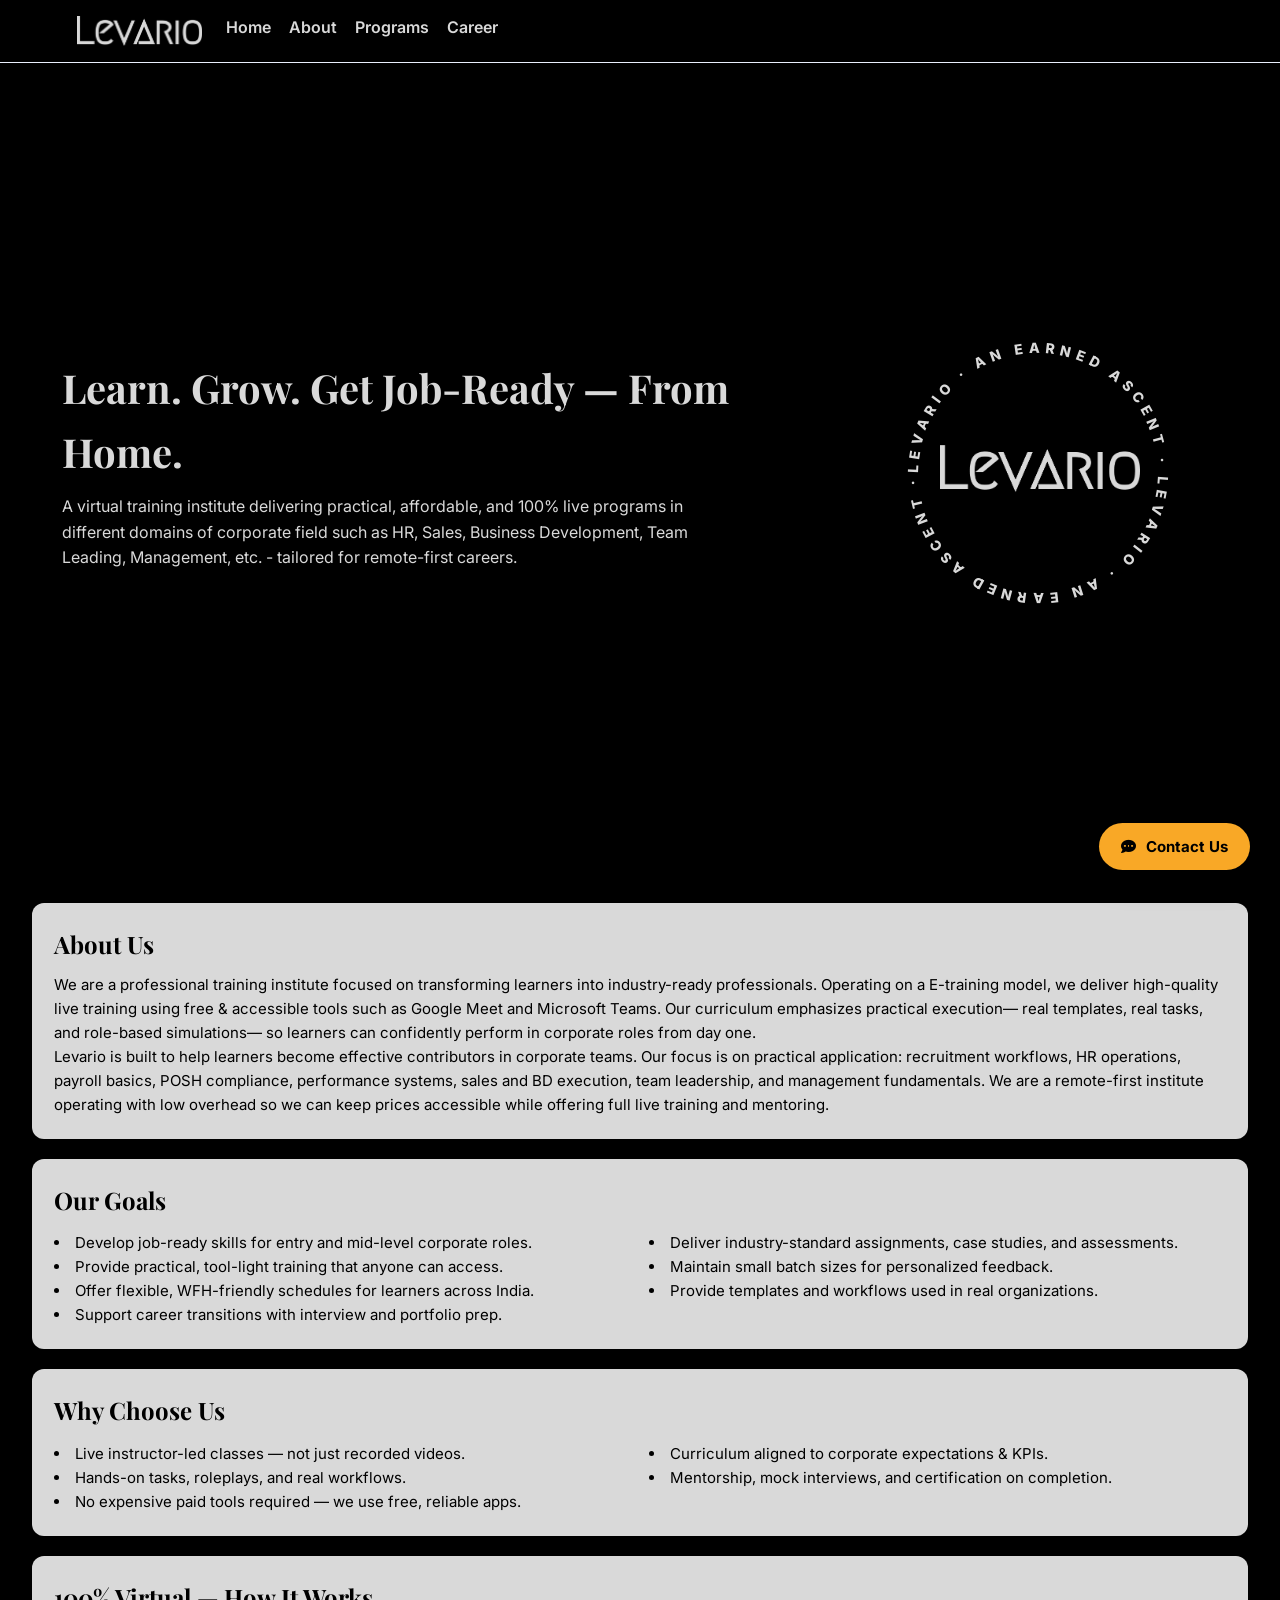
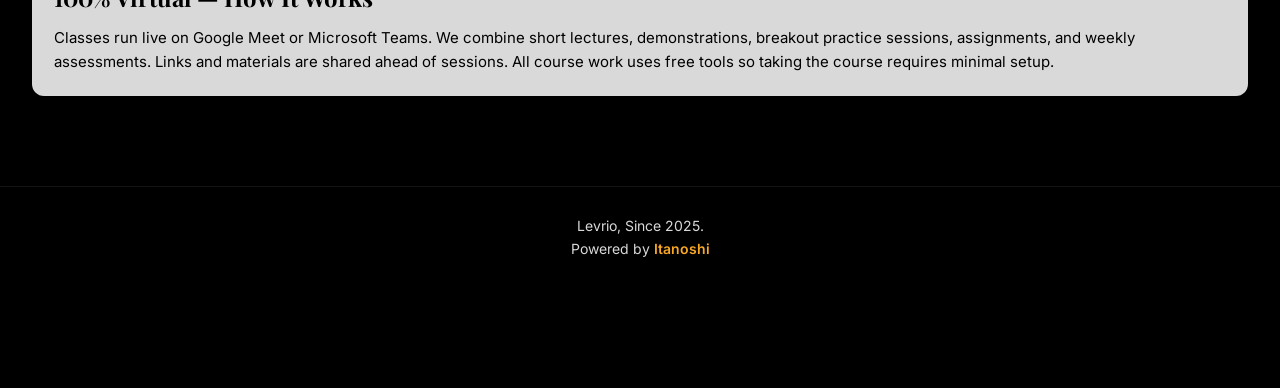
==== index.html @ 3117aa09 "Add files via upload" ====
﻿<!doctype html>
<html lang="en">
<head>
<meta charset="utf-8"/>
<meta name="viewport" content="width=device-width,initial-scale=1"/>
<title>Levario — Home</title>

<!-- Favicon -->
<link rel="icon" type="image/png" sizes="32x32" href="images/favicon.png">


<!-- External CSS -->
<link rel="stylesheet" href="style.css">
<link rel="stylesheet" href="contact-widget.css">

<!-- Google Fonts -->
<link href="https://fonts.googleapis.com/css2?family=Playfair+Display:wght@600;700&family=Inter:wght@300;400;600&display=swap" rel="stylesheet">
<!-- Font Awesome -->
<link
    rel="stylesheet"
    href="https://cdnjs.cloudflare.com/ajax/libs/font-awesome/6.7.2/css/all.min.css">
</head>

<body>

<!-- HEADER -->
<div id="navbar"></div>



<!-- HOME SECTION -->
<section id="home" class="active">

  <div class="hero">
    <div class="hero-left">
      <h1>Learn. Grow. Get Job-Ready — From Home.</h1>
      <p>A virtual training institute delivering practical, affordable, and 100% live programs in different domains of corporate field such as HR, Sales, Business Development, Team Leading, Management, etc. - tailored for remote-first careers.</p>
    </div>


<!-- HERO ROTATING LV LOGO -->
<div class="hero-art">

  <div class="rotating-wrapper">

    <!-- Rotating circular text -->
    <svg viewBox="0 0 300 300" class="rotating-text">
      <defs>
        <path id="circlePath"
          d="M150,150
             m-120,0
             a120,120 0 1,1 240,0
             a120,120 0 1,1 -240,0" />
      </defs>

    <text
      font-size="12"
      letter-spacing="2"
      textLength="750"
      lengthAdjust="spacing"
      >
      <textPath href="#circlePath">
      LEVARIO · AN EARNED ASCENT · LEVARIO · AN EARNED ASCENT · 
      </textPath>
    </text>

    </svg>

    <!-- Center LV image -->
    <img src="images/LV.png" alt="Levario LV" class="lv-image">

  </div>

</div>

  </div>

  <!-- ABOUT HOME -->
  <div class="sub-section" id="home-about">
    <h2>About Us</h2>
    <p>We are a professional training institute focused on transforming learners into industry-ready professionals. Operating on a E-training model, we deliver high-quality live training using free & accessible tools such as Google Meet and Microsoft Teams. Our curriculum emphasizes practical execution— real templates, real tasks, and role-based simulations— so learners can confidently perform in corporate roles from day one.</p>
    <p>Levario is built to help learners become effective contributors in corporate teams. Our focus is on practical application: recruitment workflows, HR operations, payroll basics, POSH compliance, performance systems, sales and BD execution, team leadership, and management fundamentals. We are a remote-first institute operating with low overhead so we can keep prices accessible while offering full live training and mentoring.</p>
  </div>

  <!-- GOALS -->
  <div class="sub-section" id="home-goals">
    <h2>Our Goals</h2>
    <div class="sub-grid">
      <div>
          <li>Develop job-ready skills for entry and mid-level corporate roles.</li>
          <li>Provide practical, tool-light training that anyone can access.</li>
          <li>Offer flexible, WFH-friendly schedules for learners across India.</li>
          <li>Support career transitions with interview and portfolio prep.</li>
        </ul>
      </div>
      <div>
          <li>Deliver industry-standard assignments, case studies, and assessments.</li>
          <li>Maintain small batch sizes for personalized feedback.</li>
          <li>Provide templates and workflows used in real organizations.</li>
        </ul>
      </div>
    </div>
  </div>

  <!-- WHY CHOOSE US -->
  <div class="sub-section" id="home-why">
    <h2>Why Choose Us</h2>
    <div class="sub-grid">
      <div>
          <li>Live instructor-led classes — not just recorded videos.</li>
          <li>Hands-on tasks, roleplays, and real workflows.</li>
          <li>No expensive paid tools required — we use free, reliable apps.</li>
        </ul>
      </div>
      <div>
          <li>Curriculum aligned to corporate expectations & KPIs.</li>
          <li>Mentorship, mock interviews, and certification on completion.</li>
        </ul>
      </div>
    </div>
  </div>

  <!-- TRAINING STYLE -->
  <div class="sub-section" id="home-style">
    <h2>100% Virtual — How It Works</h2>
    <p>Classes run live on Google Meet or Microsoft Teams. We combine short lectures, demonstrations, breakout practice sessions, assignments, and weekly assessments. Links and materials are shared ahead of sessions. All course work uses free tools so taking the course requires minimal setup.</p>
  </div>

      <!-- ==================================================
        CONTACT WIDGET
    ================================================== -->

    <div id="contact-widget"></div>

</section>


<!-- JS -->
<script src="script.js"></script>
<script src="contact-widget.js"></script>

<div id="footer"></div>

</body>
</html>
---- style.css ----
��/ *   - - - - - - - - - - - - - - - - - - - - - - - - - - - - - - - - - - - - - - - - - - - - - - - - - -  
       R O O T   V A R I A B L E S   &   G L O B A L   B A S E  
 - - - - - - - - - - - - - - - - - - - - - - - - - - - - - - - - - - - - - - - - - - - - - - - - - -   * /  
 : r o o t {  
     - - b g : # 0 0 0 ;    
     - - a c c e n t : # f 9 a 8 2 6 ;    
     - - m u t e d : # 5 5 6 ;    
     - - s h a d o w : 0   8 p x   2 4 p x   r g b a ( 0 , 0 , 0 , 0 . 0 8 ) ;    
 }  
  
  
 / *   G e n e r a l   r e s e t   +   l a y o u t   * /  
 * {  
     b o x - s i z i n g : b o r d e r - b o x ;  
     m a r g i n : 0 ;  
     p a d d i n g : 0 ;  
     f o n t - f a m i l y : ' I n t e r ' , s y s t e m - u i ;  
 }  
  
  
 b o d y {  
     b a c k g r o u n d : v a r ( - - b g ) ;  
     c o l o r : # 0 0 0 ;  
     o v e r f l o w - x : h i d d e n ;  
     l i n e - h e i g h t : 1 . 6 ;  
     p a d d i n g - b o t t o m : 1 0 0 p x ;  
 }  
  
 h 1 ,   h 2 ,   h 3   {  
         f o n t - f a m i l y :   " P l a y f a i r   D i s p l a y " ,   s e r i f ;  
         m a r g i n :   0 ;  
 }  
  
  
 # c a r e e r {  
         d i s p l a y : b l o c k ;  
         p a d d i n g : 4 0 p x   2 0 p x   1 0 p x ;  
         m a x - w i d t h : 9 0 0 p x ;  
         m a r g i n : a u t o ;  
 }  
  
 / *   - - - - - - - - - - - - - - - - - - - - - - - - - - - - - - - - - - - - - - - - - - - - - - - - - -  
       H E A D E R   &   N A V I G A T I O N  
 - - - - - - - - - - - - - - - - - - - - - - - - - - - - - - - - - - - - - - - - - - - - - - - - - -   * /  
  
  
 / *   H e a d e r   F l e x   L a y o u t   * /  
 h e a d e r   {  
     d i s p l a y :   f l e x ;  
     a l i g n - i t e m s :   c e n t e r ;  
     p a d d i n g :   1 5 p x   6 % ;  
     b o x - s h a d o w :   v a r ( - - s h a d o w ) ;  
     p o s i t i o n :   s t i c k y ;  
     t o p :   0 ;  
     z - i n d e x :   1 2 0 ;  
     b o r d e r - b o t t o m :   1 p x   s o l i d   # e 9 e e f c ;  
     g a p :   2 4 p x ;  
 }  
  
 / *   L E F T :   L o g o   * /  
 . h e a d e r - l e f t   {  
     d i s p l a y :   f l e x ;  
     a l i g n - i t e m s :   c e n t e r ;  
 }  
  
 / *   C E N T E R :   N a v   * /  
 . h e a d e r - c e n t e r   {  
     d i s p l a y :   f l e x ;  
     a l i g n - i t e m s :   c e n t e r ;  
     g a p :   1 8 p x ;  
     f l e x - s h r i n k :   1 ;               / *   a l l o w   n a v   t o   s h r i n k   i f   n e e d e d   * /  
     o v e r f l o w - x :   a u t o ;           / *   s c r o l l   h o r i z o n t a l l y   i f   t o o   m a n y   l i n k s   * /  
     s c r o l l b a r - w i d t h :   n o n e ;   / *   h i d e   s c r o l l b a r   i n   F i r e f o x   * /  
 }  
 . h e a d e r - c e n t e r : : - w e b k i t - s c r o l l b a r   {  
     d i s p l a y :   n o n e ;   / *   h i d e   s c r o l l b a r   i n   C h r o m e / S a f a r i   * /  
 }  
  
 / *   N a v   l i n k s   * /  
 . h e a d e r - c e n t e r   a   {  
     c o l o r :   # D 9 D 9 D 9 ;  
     t e x t - d e c o r a t i o n :   n o n e ;  
     f o n t - w e i g h t :   6 0 0 ;  
     p o s i t i o n :   r e l a t i v e ;  
     w h i t e - s p a c e :   n o w r a p ;  
     p a d d i n g - b o t t o m :   6 p x ;  
 }  
  
 . h e a d e r - c e n t e r   a : h o v e r ,  
 . h e a d e r - c e n t e r   a . a c t i v e   {  
     c o l o r :   # D 9 D 9 D 9 ;  
 }  
  
 . h e a d e r - c e n t e r   a : : a f t e r   {  
     c o n t e n t :   " " ;  
     p o s i t i o n :   a b s o l u t e ;  
     l e f t :   0 ;  
     b o t t o m :   0 ;  
     w i d t h :   0 ;  
     h e i g h t :   3 p x ;  
     b a c k g r o u n d :   # D 9 D 9 D 9 ;  
     t r a n s i t i o n :   w i d t h   0 . 2 5 s   e a s e ;  
     b o r d e r - r a d i u s :   3 p x ;  
 }  
  
 . h e a d e r - c e n t e r   a : h o v e r : : a f t e r ,  
 . h e a d e r - c e n t e r   a . a c t i v e : : a f t e r   {  
     w i d t h :   1 0 0 % ;  
 }  
  
  
 / *   L o g o   h e i g h t   * /  
 . l o g o   {  
     h e i g h t :   3 0 p x ;  
     w i d t h :   a u t o ;  
     d i s p l a y :   b l o c k ;  
     c u r s o r :   p o i n t e r ;  
 }  
  
 / *   = = = = = = = = = = = = = = = = = = = = = = = = = = = = = = = = = = = = = = = = = = = = = = = = = =  
       H E R O  
 = = = = = = = = = = = = = = = = = = = = = = = = = = = = = = = = = = = = = = = = = = = = = = = = = =   * /  
  
 . h e r o {  
  
         m i n - h e i g h t : c a l c ( 1 0 0 v h   -   8 0 p x ) ;  
  
         d i s p l a y : f l e x ;  
  
         a l i g n - i t e m s : c e n t e r ;  
  
         j u s t i f y - c o n t e n t : s p a c e - b e t w e e n ;  
  
         g a p : 3 0 p x ;  
  
         f l e x - w r a p : w r a p ;  
  
         b a c k g r o u n d : # 0 0 0 ;  
  
         p a d d i n g : 4 0 p x   3 0 p x ;  
  
         b o r d e r - r a d i u s : 1 4 p x ;  
  
 }  
  
 . h e r o - l e f t {  
  
         f l e x : 1 ;  
  
         m i n - w i d t h : 3 2 0 p x ;  
  
 }  
  
 . h e r o   h 1 {  
  
         f o n t - s i z e : 4 0 p x ;  
  
         c o l o r : # D 9 D 9 D 9 ;  
  
         m a r g i n - b o t t o m : 1 0 p x ;  
  
 }  
  
 . h e r o   p {  
  
         c o l o r : # D 9 D 9 D 9 ;  
  
         m a x - w i d t h : 6 4 0 p x ;  
  
         f o n t - s i z e : 1 6 p x ;  
  
         m a r g i n - b o t t o m : 1 8 p x ;  
  
 }  
  
  
  
 / *   S u b s e c t i o n   c a r d s   * /  
 . s u b - s e c t i o n {  
     b a c k g r o u n d : # d 9 d 9 d 9 ;  
     p a d d i n g : 2 2 p x ;  
     b o r d e r - r a d i u s : 1 2 p x ;  
     b o x - s h a d o w : v a r ( - - s h a d o w ) ;  
     m a r g i n - t o p : 2 0 p x ;  
 }  
 . s u b - s e c t i o n   h 2 { c o l o r : # 0 0 0 ; m a r g i n - b o t t o m : 1 0 p x }  
 . s u b - s e c t i o n   p ,   . s u b - s e c t i o n   l i { c o l o r : # 0 0 0 ; f o n t - s i z e : 1 5 p x }  
 . s u b - g r i d {  
     d i s p l a y : g r i d ;  
     g a p : 1 8 p x ;  
     g r i d - t e m p l a t e - c o l u m n s : r e p e a t ( a u t o - f i t , m i n m a x ( 2 6 0 p x , 1 f r ) ) ;  
     a l i g n - i t e m s : s t a r t ;  
     m a r g i n - t o p : 1 2 p x ;  
 }  
  
 / *   L i s t s   i n s i d e   s u b s e c t i o n   c a r d s   * /  
 . s u b - s e c t i o n   u l {  
         l i s t - s t y l e :   d i s c ;  
         p a d d i n g - l e f t :   1 8 p x ;  
 }  
  
 / *   - - - - - - - - - - - - - - - - - - - - - - - - - - - - - - - - - - - - - - - - -  
     C A R E E R  
 - - - - - - - - - - - - - - - - - - - - - - - - - - - - - - - - - - - - - - - - -   * /  
  
 # c a r e e r   . c a r e e r - t i t l e   {  
     c o l o r :   # D 9 D 9 D 9 ;              
     t e x t - a l i g n :   c e n t e r ;  
     f o n t - s i z e :   2 8 p x ;          
     m a r g i n - b o t t o m :   2 6 p x ;  
 }  
  
 . j o b - l i s t {  
         d i s p l a y : f l e x ;  
         f l e x - d i r e c t i o n : c o l u m n ;  
         g a p : 1 6 p x ;  
         m a r g i n - t o p : 1 6 p x ;  
 }  
  
 . j o b - c a r d {  
         p a d d i n g : 1 8 p x ;  
         b o r d e r : 1 p x   s o l i d   # d d d ;  
         b o r d e r - r a d i u s : 1 2 p x ;  
         b a c k g r o u n d : # D 9 D 9 D 9 ;  
         b o x - s h a d o w :  
         0   4 p x   1 0 p x   r g b a ( 0 , 0 , 0 , . 0 5 ) ;  
 }  
  
 . j o b - t i t l e {  
         m a r g i n : 0   0   6 p x ;  
 }  
  
 . j o b - m e t a {  
         c o l o r : v a r ( - - m u t e d ) ;  
         m a r g i n : 0   0   1 0 p x ;  
 }  
  
 . j o b - d e s c r i p t i o n {  
         m a r g i n : 0   0   1 4 p x ;  
 }  
  
 / *   = = = = = = = = = = = = = = = = = = = = = = = = = = = = = = = = = = = = = = = = = = = = = = = = = =  
       A P P L Y   B U T T O N  
 = = = = = = = = = = = = = = = = = = = = = = = = = = = = = = = = = = = = = = = = = = = = = = = = = =   * /  
  
 . a p p l y - b t n {  
  
         d i s p l a y : i n l i n e - f l e x ;  
  
         a l i g n - i t e m s : c e n t e r ;  
  
         j u s t i f y - c o n t e n t : c e n t e r ;  
  
         p a d d i n g : 1 0 p x   1 8 p x ;  
  
         b o r d e r : n o n e ;  
  
         b o r d e r - r a d i u s : 9 9 9 p x ;  
  
         b a c k g r o u n d : v a r ( - - a c c e n t ) ;  
  
         c o l o r : # 0 0 0 ;  
  
         f o n t - s i z e : 1 4 p x ;  
  
         f o n t - w e i g h t : 6 0 0 ;  
  
         t e x t - d e c o r a t i o n : n o n e ;  
  
         c u r s o r : p o i n t e r ;  
  
         b o x - s h a d o w : 0   6 p x   1 8 p x   r g b a ( 0 , 0 , 0 , . 1 8 ) ;  
  
         t r a n s i t i o n : . 2 5 s ;  
  
 }  
  
 . a p p l y - b t n : h o v e r {  
  
         t r a n s f o r m : t r a n s l a t e Y ( - 2 p x ) ;  
  
 }  
  
  
 / *   - - - - - - - - - - - - - - - - - - - - - - - - - - - - - - - - - - - - - - - - -  
       H E R O   R O T A T I N G   L V   L O G O  
 - - - - - - - - - - - - - - - - - - - - - - - - - - - - - - - - - - - - - - - - -   * /  
 . h e r o - a r t {  
     f l e x : 0   0   3 6 0 p x ;  
     d i s p l a y : f l e x ;  
     a l i g n - i t e m s : c e n t e r ;  
     j u s t i f y - c o n t e n t : c e n t e r ;  
     p o s i t i o n : r e l a t i v e ;  
 }  
  
  
 / *   W r a p p e r   t o   s t a c k   S V G   +   i m a g e   * /  
 . r o t a t i n g - w r a p p e r {  
     p o s i t i o n : r e l a t i v e ;  
     w i d t h : 3 0 0 p x ;  
     h e i g h t : 3 0 0 p x ;  
 }  
  
 / *   C e n t e r   i m a g e   * /  
 . l v - i m a g e {  
     p o s i t i o n : a b s o l u t e ;  
     t o p : 5 2 % ;  
     l e f t : 4 8 % ;  
  
     / *   =�G�  m a n u a l   v i s u a l   c o r r e c t i o n   * /  
     t r a n s f o r m : t r a n s l a t e ( - 5 0 % ,   - 5 0 % )   t r a n s l a t e ( 8 p x ,   - 1 0 p x ) ;  
  
     w i d t h : 2 0 0 p x ;  
     h e i g h t : a u t o ;  
     z - i n d e x : 2 ;  
 }  
  
  
 / *   S V G   r o t a t i n g   t e x t   * /  
 . r o t a t i n g - t e x t {  
     w i d t h : 3 0 0 p x ;  
     h e i g h t : 3 0 0 p x ;  
     a n i m a t i o n :   r o t a t e   1 8 s   l i n e a r   i n f i n i t e ;  
     t r a n s f o r m - o r i g i n : 5 0 %   5 0 % ;  
 }  
  
 / *   T e x t   s t y l e   * /  
 . r o t a t i n g - t e x t   t e x t {  
     f o n t - s i z e : 1 4 p x ;  
     f o n t - w e i g h t : 8 0 0 ;  
     l e t t e r - s p a c i n g : 3 p x ;  
     f i l l : # D 9 D 9 D 9 ;  
     t e x t - t r a n s f o r m : u p p e r c a s e ;  
 }  
  
 @ k e y f r a m e s   r o t a t e {  
     f r o m {   t r a n s f o r m : r o t a t e ( 0 d e g ) ;   }  
     t o {   t r a n s f o r m : r o t a t e ( 3 6 0 d e g ) ;   }  
 }  
  
  
  
 / *   = = = = = = = = = = = = = = = = = = = = = = = = = = = = = = = = = = = = = = = = =  
       C L E A N   M O B I L E   N A V      S I N G L E   B R E A K P O I N T  
 = = = = = = = = = = = = = = = = = = = = = = = = = = = = = = = = = = = = = = = = =   * /  
  
 / *   H i d e   h a m b u r g e r   b y   d e f a u l t   ( d e s k t o p )   * /  
 . h a m b u r g e r   {  
     d i s p l a y :   n o n e ;  
     f l e x - d i r e c t i o n :   c o l u m n ;  
     g a p :   5 p x ;  
     c u r s o r :   p o i n t e r ;  
 }  
  
 / *   H a m b u r g e r   b a r s   * /  
 . h a m b u r g e r   s p a n   {  
     w i d t h :   2 6 p x ;  
     h e i g h t :   3 p x ;  
     b a c k g r o u n d :   # D 9 D 9 D 9 ;  
     b o r d e r - r a d i u s :   2 p x ;  
 }  
  
 / *   M o b i l e   n a v   d r a w e r   ( h i d d e n   b y   d e f a u l t )   * /  
 . m o b i l e - n a v   {  
     p o s i t i o n :   f i x e d ;  
     t o p :   6 4 p x ;  
     r i g h t :   - 1 0 0 % ;  
     w i d t h :   2 6 0 p x ;  
     h e i g h t :   c a l c ( 1 0 0 v h   -   6 4 p x ) ;  
  
     p a d d i n g :   2 4 p x   1 8 p x ;  
  
     d i s p l a y :   f l e x ;  
     f l e x - d i r e c t i o n :   c o l u m n ;  
     g a p :   1 6 p x ;  
  
     b a c k g r o u n d :   r g b a ( 2 0 ,   2 0 ,   2 0 ,   0 . 9 2 ) ;  
     b a c k d r o p - f i l t e r :   b l u r ( 1 2 p x ) ;  
     - w e b k i t - b a c k d r o p - f i l t e r :   b l u r ( 1 2 p x ) ;  
  
     b o r d e r - l e f t :   1 p x   s o l i d   r g b a ( 2 5 5 ,   2 5 5 ,   2 5 5 ,   0 . 0 8 ) ;  
  
     b o x - s h a d o w :   - 8 p x   0   2 4 p x   r g b a ( 0 ,   0 ,   0 ,   0 . 3 5 ) ;  
  
     t r a n s i t i o n :   r i g h t   0 . 3 s   e a s e ;  
     z - i n d e x :   9 9 9 ;  
 }  
  
 / *   M o b i l e   n a v   l i n k s   * /  
 . m o b i l e - n a v   a   {  
     c o l o r :   # f f f f f f ;  
     t e x t - d e c o r a t i o n :   n o n e ;  
     f o n t - s i z e :   1 6 p x ;  
     f o n t - w e i g h t :   6 0 0 ;  
 }  
  
 / *   O p e n   s t a t e   * /  
 . m o b i l e - n a v . o p e n   {  
     r i g h t :   0 ;  
 }  
  
  
 / *   = = = = = = = = = = = = = = = = = = = = = = = = = = = = = = = = = = = = = = = = =  
       M O B I L E   N A V      A C T I V E   &   H O V E R   U N D E R L I N E  
 = = = = = = = = = = = = = = = = = = = = = = = = = = = = = = = = = = = = = = = = =   * /  
  
  
 / * M o b i l e   n a v   l i n k s   ( a n c h o r ) * /  
 . m o b i l e - n a v   a   {  
     d i s p l a y :   b l o c k ;                         / *   A n c h o r   p o o r i   r o w   l e      e a s y   t a p   o n   m o b i l e   * /  
     p a d d i n g :   1 0 p x   0 ;                       / *   V e r t i c a l   s p a c i n g   b e t w e e n   m e n u   i t e m s   * /  
 }  
  
  
 / * T e x t   w r a p p e r   i n s i d e   a n c h o r * /  
 . m o b i l e - n a v   a   s p a n   {  
     p o s i t i o n :   r e l a t i v e ;                  
     d i s p l a y :   i n l i n e - b l o c k ;            
                                                                  
 }  
  
  
 / * U n d e r l i n e   ( p s e u d o - e l e m e n t ) * /  
 . m o b i l e - n a v   a   s p a n : : a f t e r   {  
     c o n t e n t :   " " ;                                
     p o s i t i o n :   a b s o l u t e ;                 / *   S p a n   k e   r e l a t i v e   p o s i t i o n   * /  
     l e f t :   0 ;                                       / *   T e x t   k e   s t a r t   s e   * /  
     b o t t o m :   - 6 p x ;                             / *   T e x t   k e   t h o d a   n e e c h e   u n d e r l i n e   * /  
  
     w i d t h :   1 0 0 % ;                               / *   S p a n   k i   w i d t h   =   t e x t   k i   w i d t h   * /  
     h e i g h t :   3 p x ;                               / *   U n d e r l i n e   t h i c k n e s s   * /  
     b a c k g r o u n d : v a r ( - - a c c e n t ) ;        
     b o r d e r - r a d i u s :   3 p x ;                 / *   S m o o t h   r o u n d e d   e d g e s   * /  
  
     t r a n s f o r m :   s c a l e X ( 0 ) ;             / *   B y   d e f a u l t   h i d d e n   * /  
     t r a n s f o r m - o r i g i n :   l e f t ;         / *   A n i m a t i o n   l e f t   s e   s t a r t   h o g i   * /  
     t r a n s i t i o n :   t r a n s f o r m   0 . 2 5 s   e a s e ;   / *   S m o o t h   a n i m a t i o n   * /  
 }  
  
  
 / * H o v e r   s t a t e   ( m o u s e   /   t o u c h   h i g h l i g h t ) * /  
 . m o b i l e - n a v   a : h o v e r   s p a n : : a f t e r   {  
     t r a n s f o r m :   s c a l e X ( 1 ) ;             / *   U n d e r l i n e   v i s i b l e   h o   j a a t i   h a i   * /  
 }  
  
  
 / * A c t i v e   p a g e   u n d e r l i n e   ( c u r r e n t   p a g e ) * /  
 . m o b i l e - n a v   a . a c t i v e   s p a n : : a f t e r   {  
     t r a n s f o r m :   s c a l e X ( 1 ) ;             / *   A c t i v e   p a g e   p a r   u n d e r l i n e   h a m e s h a   v i s i b l e   * /  
 }  
  
  
 / *   = = = = = = = = = = = = = = = = = = = = = = = = = = = = = = = = = = = = = = = = = = = = = = = = = =  
       F O O T E R  
 = = = = = = = = = = = = = = = = = = = = = = = = = = = = = = = = = = = = = = = = = = = = = = = = = =   * /  
  
 . s i t e - f o o t e r {  
  
         m a r g i n - t o p : 8 0 p x ;  
  
         p a d d i n g : 2 8 p x   2 0 p x ;  
  
         t e x t - a l i g n : c e n t e r ;  
  
         b o r d e r - t o p : 1 p x   s o l i d   r g b a ( 2 5 5 , 2 5 5 , 2 5 5 , . 0 8 ) ;  
  
 }  
  
 . s i t e - f o o t e r   p {  
  
         c o l o r : # D 9 D 9 D 9 ;  
  
         f o n t - s i z e : 1 4 p x ;  
  
 }  
  
 . s i t e - f o o t e r   a {  
  
         c o l o r : v a r ( - - a c c e n t ) ;  
  
         t e x t - d e c o r a t i o n : n o n e ;  
  
         f o n t - w e i g h t : 6 0 0 ;  
  
 }  
  
 . s i t e - f o o t e r   a : h o v e r {  
  
         t e x t - d e c o r a t i o n : u n d e r l i n e ;  
  
 }  
  
 / *   = = = = = = = = = = = = = = = = = = = = = = = = = = = = = = = = = = = = = = = = = = = = = = = = = =  
       P A G E   C O N T A I N E R S  
 = = = = = = = = = = = = = = = = = = = = = = = = = = = = = = = = = = = = = = = = = = = = = = = = = =   * /  
  
 # h o m e ,  
 # a b o u t ,  
 . p r o g r a m s - p a g e   {  
  
         m a x - w i d t h :   1 6 0 0 p x ;  
         m a r g i n :   0   a u t o ;  
         p a d d i n g :   0   3 2 p x   1 0 p x ;  
  
 }  
  
 / *   = = = = = = = = = = = = = = = = = = = = = = = = = = = = = = = = = = = = = = = = =  
       M O B I L E   R E S P O N S I V E      S I N G L E   B R E A K P O I N T  
             C o v e r s :   N a v i g a t i o n ,   H e r o ,   T y p o g r a p h y ,   R o t a t i n g   L o g o  
 = = = = = = = = = = = = = = = = = = = = = = = = = = = = = = = = = = = = = = = = =   * /  
  
 / *   R e s p o n s i v e   * /  
 @ m e d i a   ( m a x - w i d t h : 8 8 0 p x ) {      
  
     h e a d e r { p a d d i n g : 1 2 p x   4 % }  
  
 }  
  
 / *   R e s p o n s i v e   a d j u s t m e n t s   * /  
 @ m e d i a   ( m a x - w i d t h :   7 8 0 p x )   {  
     . h e a d e r - c e n t e r   {  
         g a p :   1 2 p x ;  
     }  
 }  
  
 @ m e d i a   ( m a x - w i d t h :   7 6 8 p x )   {  
  
     / *   - - - - - - - - - -   G L O B A L   T Y P E   &   B A S E   - - - - - - - - - -   * /  
     b o d y   {  
         f o n t - s i z e :   1 5 p x ;  
     }  
  
     h 1   {   f o n t - s i z e :   2 8 p x ;   }  
     h 2   {   f o n t - s i z e :   2 2 p x ;   }  
     h 3   {   f o n t - s i z e :   1 8 p x ;   }  
  
     / *   - - - - - - - - - -   H E A D E R   /   N A V   - - - - - - - - - -   * /  
     . h e a d e r - c e n t e r   {  
         d i s p l a y :   n o n e ;  
     }  
  
     . h a m b u r g e r   {  
         d i s p l a y :   f l e x ;  
         m a r g i n - l e f t :   a u t o ;  
     }  
  
     / *   - - - - - - - - - -   H E R O   - - - - - - - - - -   * /  
     . h e r o {  
         f l e x - d i r e c t i o n :   c o l u m n ;  
         p a d d i n g :   2 2 p x ;  
         g a p :   2 4 p x ;  
         b o r d e r - r a d i u s :   1 2 p x ;  
     }  
  
     . h e r o - l e f t {  
         m i n - w i d t h :   1 0 0 % ;  
         t e x t - a l i g n :   c e n t e r ;  
     }  
  
     . h e r o   h 1 {  
         f o n t - s i z e :   2 8 p x ;  
         l i n e - h e i g h t :   1 . 2 5 ;  
     }  
  
     . h e r o   p {  
         f o n t - s i z e :   1 5 p x ;  
     }  
  
     . h e r o - l e f t   d i v {  
         j u s t i f y - c o n t e n t :   c e n t e r ;  
     }  
  
     / *   - - - - - - - - - -   R O T A T I N G   L O G O   - - - - - - - - - -   * /  
     . h e r o - a r t {  
         f l e x :   n o n e ;  
     }  
  
     . r o t a t i n g - w r a p p e r {  
         w i d t h :   2 2 0 p x ;  
         h e i g h t :   2 2 0 p x ;  
     }  
  
     . r o t a t i n g - t e x t {  
         w i d t h :   2 2 0 p x ;  
         h e i g h t :   2 2 0 p x ;  
     }  
  
     . l v - i m a g e {  
         w i d t h :   1 4 0 p x ;  
         t r a n s f o r m :   t r a n s l a t e ( - 5 0 % ,   - 5 0 % )   t r a n s l a t e ( 4 p x ,   - 6 p x ) ;  
     }  
  
     / *   - - - - - - - - - -   P A G E   C O N T A I N E R S   - - - - - - - - - -   * /  
      
  
 # h o m e ,  
 # a b o u t ,  
 . p r o g r a m s - p a g e {  
  
         p a d d i n g - l e f t : 1 6 p x ;  
         p a d d i n g - r i g h t : 1 6 p x ;  
  
 }  
  
 }  
  
  
  
 @ m e d i a   ( m a x - w i d t h :   5 0 0 p x )   {  
     . h e a d e r - c e n t e r   a   {  
         f o n t - s i z e :   1 3 p x ;  
         m a r g i n :   4 p x ;  
     }  
 } 
---- contact-widget.css ----
��/ *   = = = = = = = = = = = = = = = = = = = = = = = = = = = = = = = = = = = = = = = = = = = = = = = = = =  
       C O N T A C T   W I D G E T  
 = = = = = = = = = = = = = = = = = = = = = = = = = = = = = = = = = = = = = = = = = = = = = = = = = =   * /  
  
 . c o n t a c t - w i d g e t {  
         p o s i t i o n : f i x e d ;  
         r i g h t : 3 0 p x ;  
         b o t t o m : 3 0 p x ;  
         d i s p l a y : f l e x ;  
         a l i g n - i t e m s : c e n t e r ;  
         g a p : 1 2 p x ;  
         z - i n d e x : 9 9 9 9 ;  
 }  
  
 / *   = = = = = = = = = = = = = = = = = = = = = = = = = = = = = = = = = = = = = = = = = = = = = = = = = =  
       C O N T A C T   O P T I O N S  
 = = = = = = = = = = = = = = = = = = = = = = = = = = = = = = = = = = = = = = = = = = = = = = = = = =   * /  
  
 . c o n t a c t - o p t i o n s {  
         d i s p l a y : f l e x ;  
         a l i g n - i t e m s : c e n t e r ;  
         g a p : 1 2 p x ;  
  
         o p a c i t y : 0 ;  
         t r a n s f o r m : t r a n s l a t e X ( 2 0 p x ) ;  
  
         p o i n t e r - e v e n t s : n o n e ;  
  
         t r a n s i t i o n : a l l   . 3 5 s   e a s e ;  
 }  
  
 . c o n t a c t - w i d g e t . o p e n   . c o n t a c t - o p t i o n s {  
  
         o p a c i t y : 1 ;  
  
         t r a n s f o r m : t r a n s l a t e X ( 0 ) ;  
  
         p o i n t e r - e v e n t s : a u t o ;  
  
 }  
  
 / *   = = = = = = = = = = = = = = = = = = = = = = = = = = = = = = = = = = = = = = = = = = = = = = = = = =  
       C O N T A C T   I C O N S  
 = = = = = = = = = = = = = = = = = = = = = = = = = = = = = = = = = = = = = = = = = = = = = = = = = =   * /  
  
 . c o n t a c t - o p t i o n {  
  
         w i d t h : 4 8 p x ;  
  
         h e i g h t : 4 8 p x ;  
  
         b o r d e r - r a d i u s : 5 0 % ;  
  
         b a c k g r o u n d : # 1 1 1 ;  
  
         c o l o r : # f f f ;  
  
         d i s p l a y : f l e x ;  
  
         a l i g n - i t e m s : c e n t e r ;  
  
         j u s t i f y - c o n t e n t : c e n t e r ;  
  
         t e x t - d e c o r a t i o n : n o n e ;  
  
         f o n t - s i z e : 2 0 p x ;  
  
         b o x - s h a d o w : 0   8 p x   2 4 p x   r g b a ( 0 , 0 , 0 , . 2 5 ) ;  
  
         t r a n s i t i o n : . 2 5 s ;  
  
 }  
  
 . c o n t a c t - o p t i o n : h o v e r {  
  
         b a c k g r o u n d : v a r ( - - a c c e n t ) ;  
  
         c o l o r : # 0 0 0 ;  
  
         t r a n s f o r m : t r a n s l a t e Y ( - 4 p x )   s c a l e ( 1 . 0 8 ) ;  
  
 }  
  
 / *   = = = = = = = = = = = = = = = = = = = = = = = = = = = = = = = = = = = = = = = = = = = = = = = = = =  
       C O N T A C T   B U T T O N  
 = = = = = = = = = = = = = = = = = = = = = = = = = = = = = = = = = = = = = = = = = = = = = = = = = =   * /  
  
 . c o n t a c t - t o g g l e {  
  
         b o r d e r : n o n e ;  
  
         b a c k g r o u n d : v a r ( - - a c c e n t ) ;  
  
         c o l o r : # 0 0 0 ;  
  
         p a d d i n g : 1 4 p x   2 2 p x ;  
  
         b o r d e r - r a d i u s : 9 9 9 p x ;  
  
         f o n t - s i z e : 1 5 p x ;  
  
         f o n t - w e i g h t : 7 0 0 ;  
  
         c u r s o r : p o i n t e r ;  
  
         d i s p l a y : f l e x ;  
  
         a l i g n - i t e m s : c e n t e r ;  
  
         g a p : 1 0 p x ;  
  
         b o x - s h a d o w : 0   1 0 p x   3 0 p x   r g b a ( 0 , 0 , 0 , . 2 5 ) ;  
  
         t r a n s i t i o n : . 2 5 s ;  
  
 }  
  
 . c o n t a c t - t o g g l e : h o v e r {  
  
         t r a n s f o r m : t r a n s l a t e Y ( - 3 p x ) ;  
  
 }  
  
 / *   = = = = = = = = = = = = = = = = = = = = = = = = = = = = = = = = = = = = = = = = = = = = = = = = = =  
       M O B I L E  
 = = = = = = = = = = = = = = = = = = = = = = = = = = = = = = = = = = = = = = = = = = = = = = = = = =   * /  
  
 @ m e d i a ( m a x - w i d t h : 7 6 8 p x ) {  
  
         . c o n t a c t - w i d g e t {  
  
                 r i g h t : 1 8 p x ;  
  
                 b o t t o m : 1 8 p x ;  
  
         }  
  
         . c o n t a c t - t o g g l e {  
  
                 p a d d i n g : 1 2 p x   1 8 p x ;  
  
                 f o n t - s i z e : 1 4 p x ;  
  
         }  
  
         . c o n t a c t - o p t i o n {  
  
                 w i d t h : 4 2 p x ;  
  
                 h e i g h t : 4 2 p x ;  
  
                 f o n t - s i z e : 1 8 p x ;  
  
         }  
  
         . c o n t a c t - o p t i o n s {  
  
                 g a p : 1 0 p x ;  
  
         }  
  
 } 
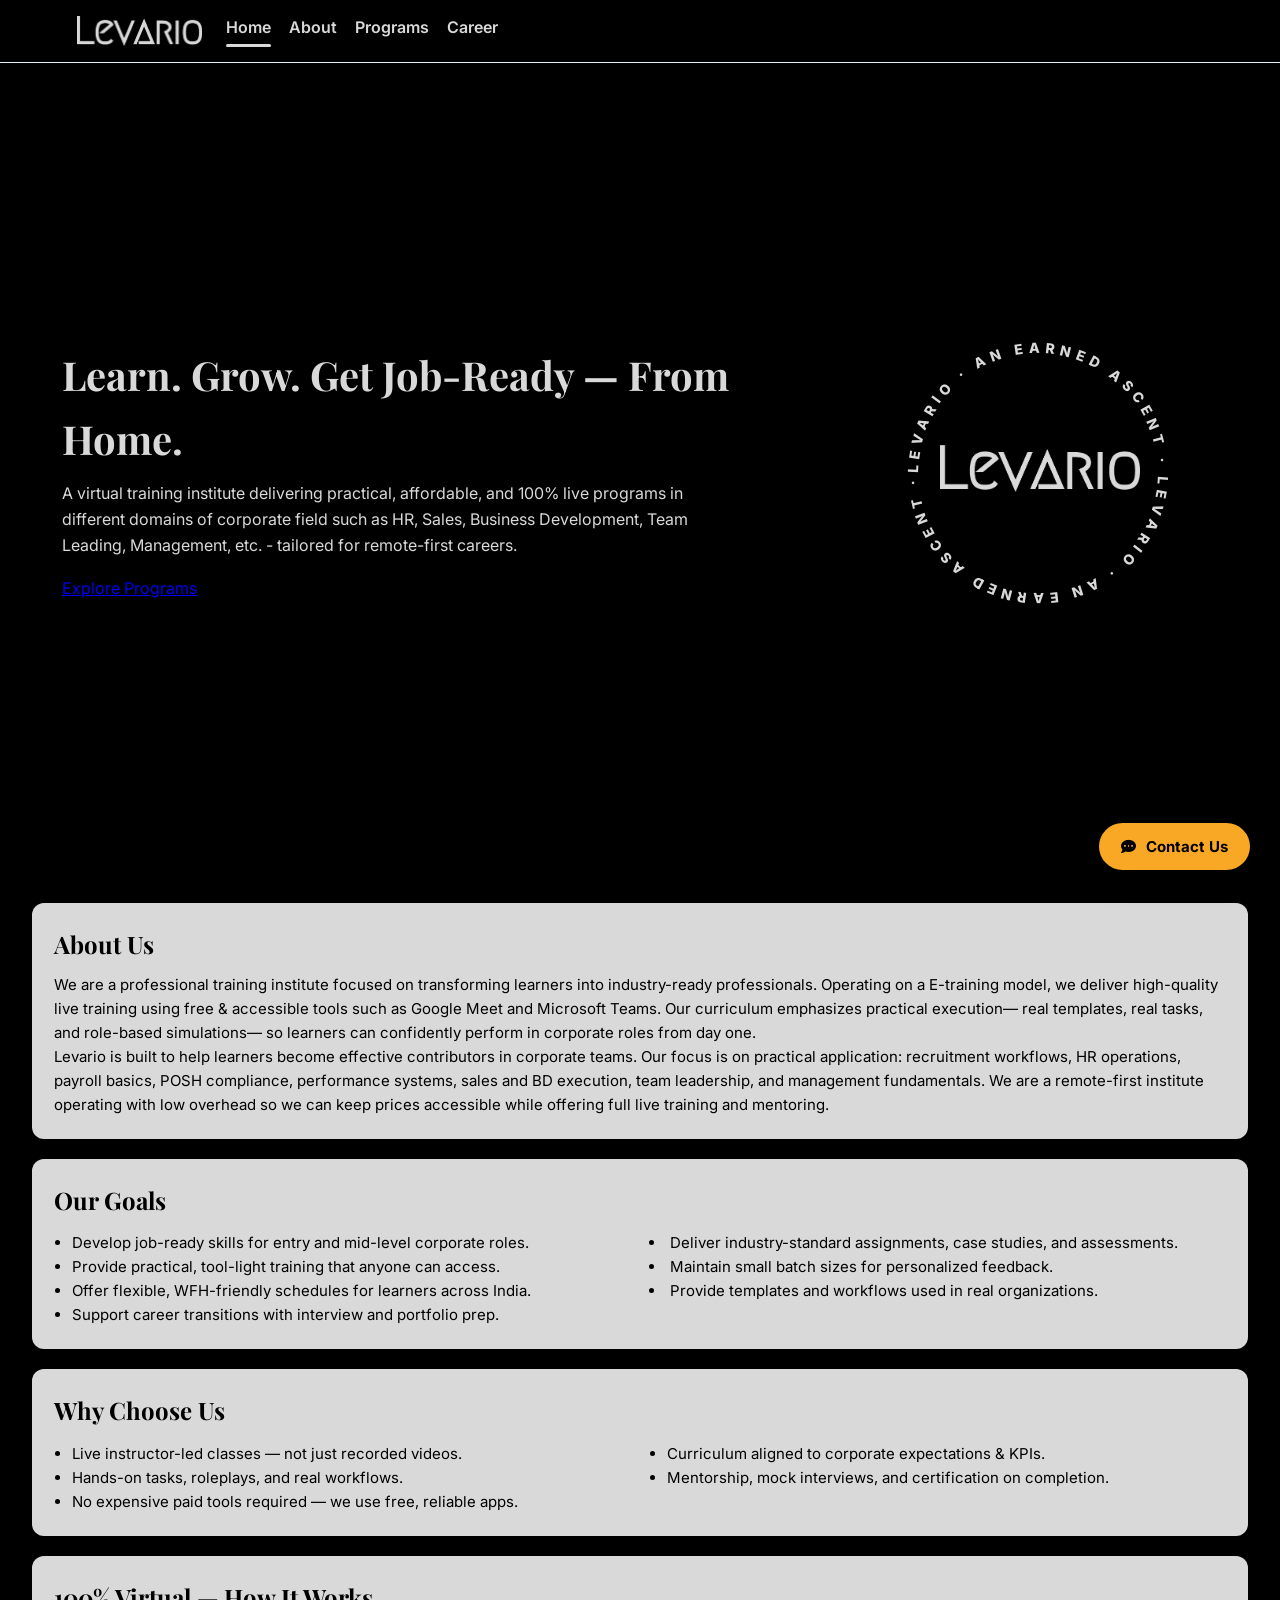
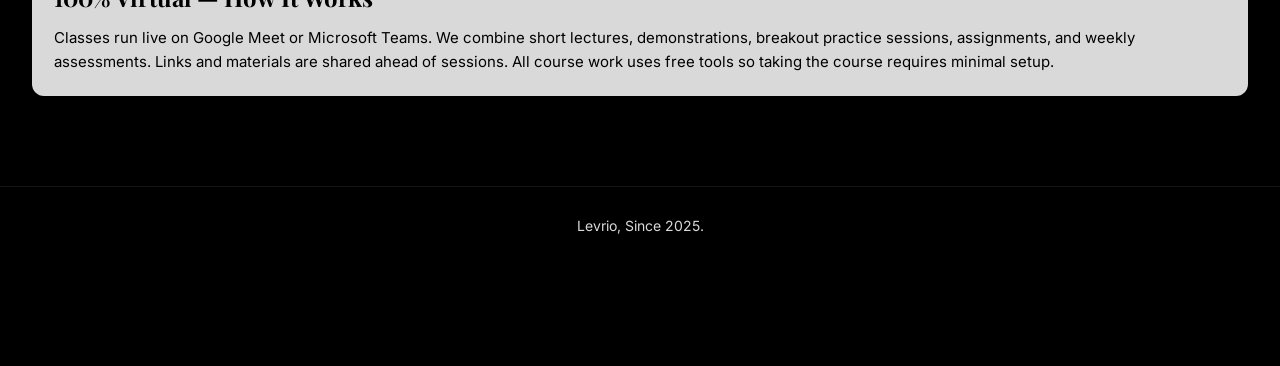
==== commit 11770712: "Add files via upload" ====
--- a/index.html
+++ b/index.html
@@ -35,6 +35,7 @@
     <div class="hero-left">
       <h1>Learn. Grow. Get Job-Ready — From Home.</h1>
       <p>A virtual training institute delivering practical, affordable, and 100% live programs in different domains of corporate field such as HR, Sales, Business Development, Team Leading, Management, etc. - tailored for remote-first careers.</p>
+      <a href="programs.html" class="hero-btn">Explore Programs</a>
     </div>
 
 
@@ -87,6 +88,7 @@
     <h2>Our Goals</h2>
     <div class="sub-grid">
       <div>
+        <ul>
           <li>Develop job-ready skills for entry and mid-level corporate roles.</li>
           <li>Provide practical, tool-light training that anyone can access.</li>
           <li>Offer flexible, WFH-friendly schedules for learners across India.</li>
@@ -107,12 +109,14 @@
     <h2>Why Choose Us</h2>
     <div class="sub-grid">
       <div>
+        <ul>
           <li>Live instructor-led classes — not just recorded videos.</li>
           <li>Hands-on tasks, roleplays, and real workflows.</li>
           <li>No expensive paid tools required — we use free, reliable apps.</li>
         </ul>
       </div>
       <div>
+        <ul>
           <li>Curriculum aligned to corporate expectations & KPIs.</li>
           <li>Mentorship, mock interviews, and certification on completion.</li>
         </ul>
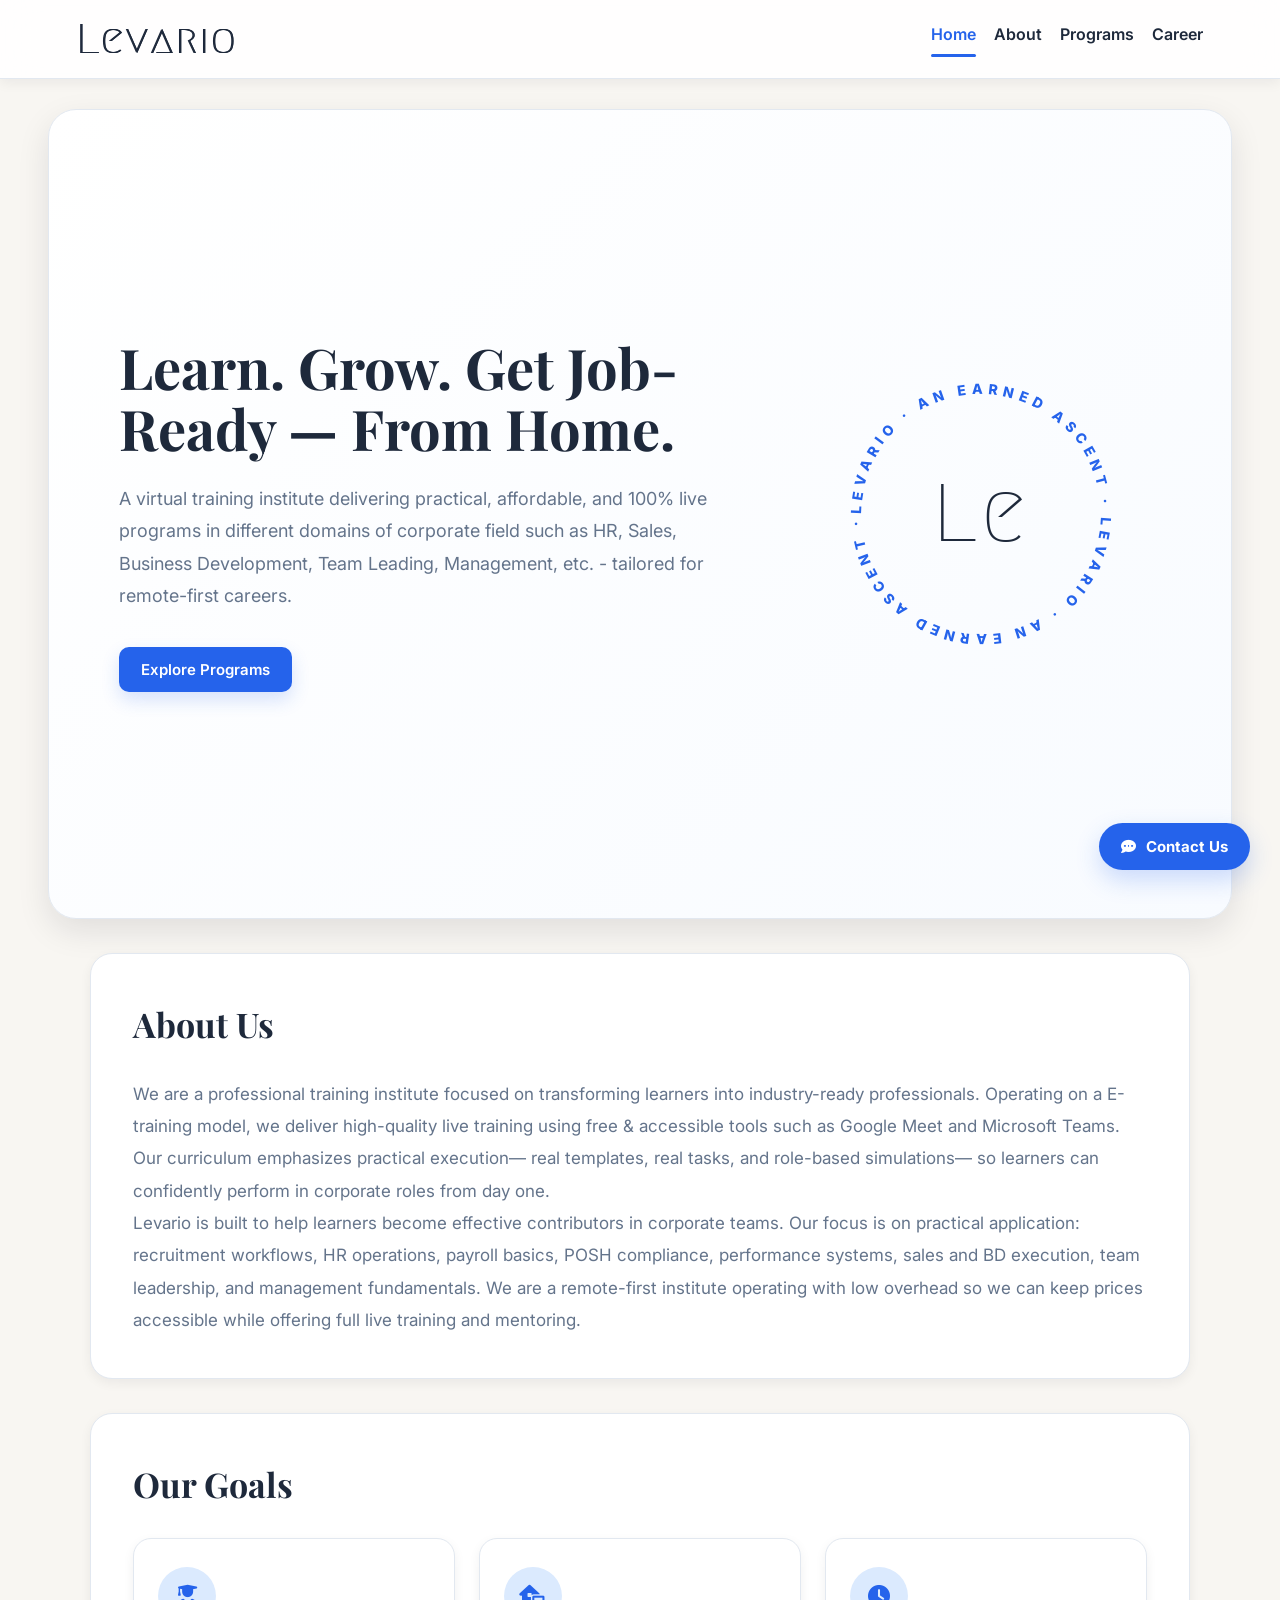
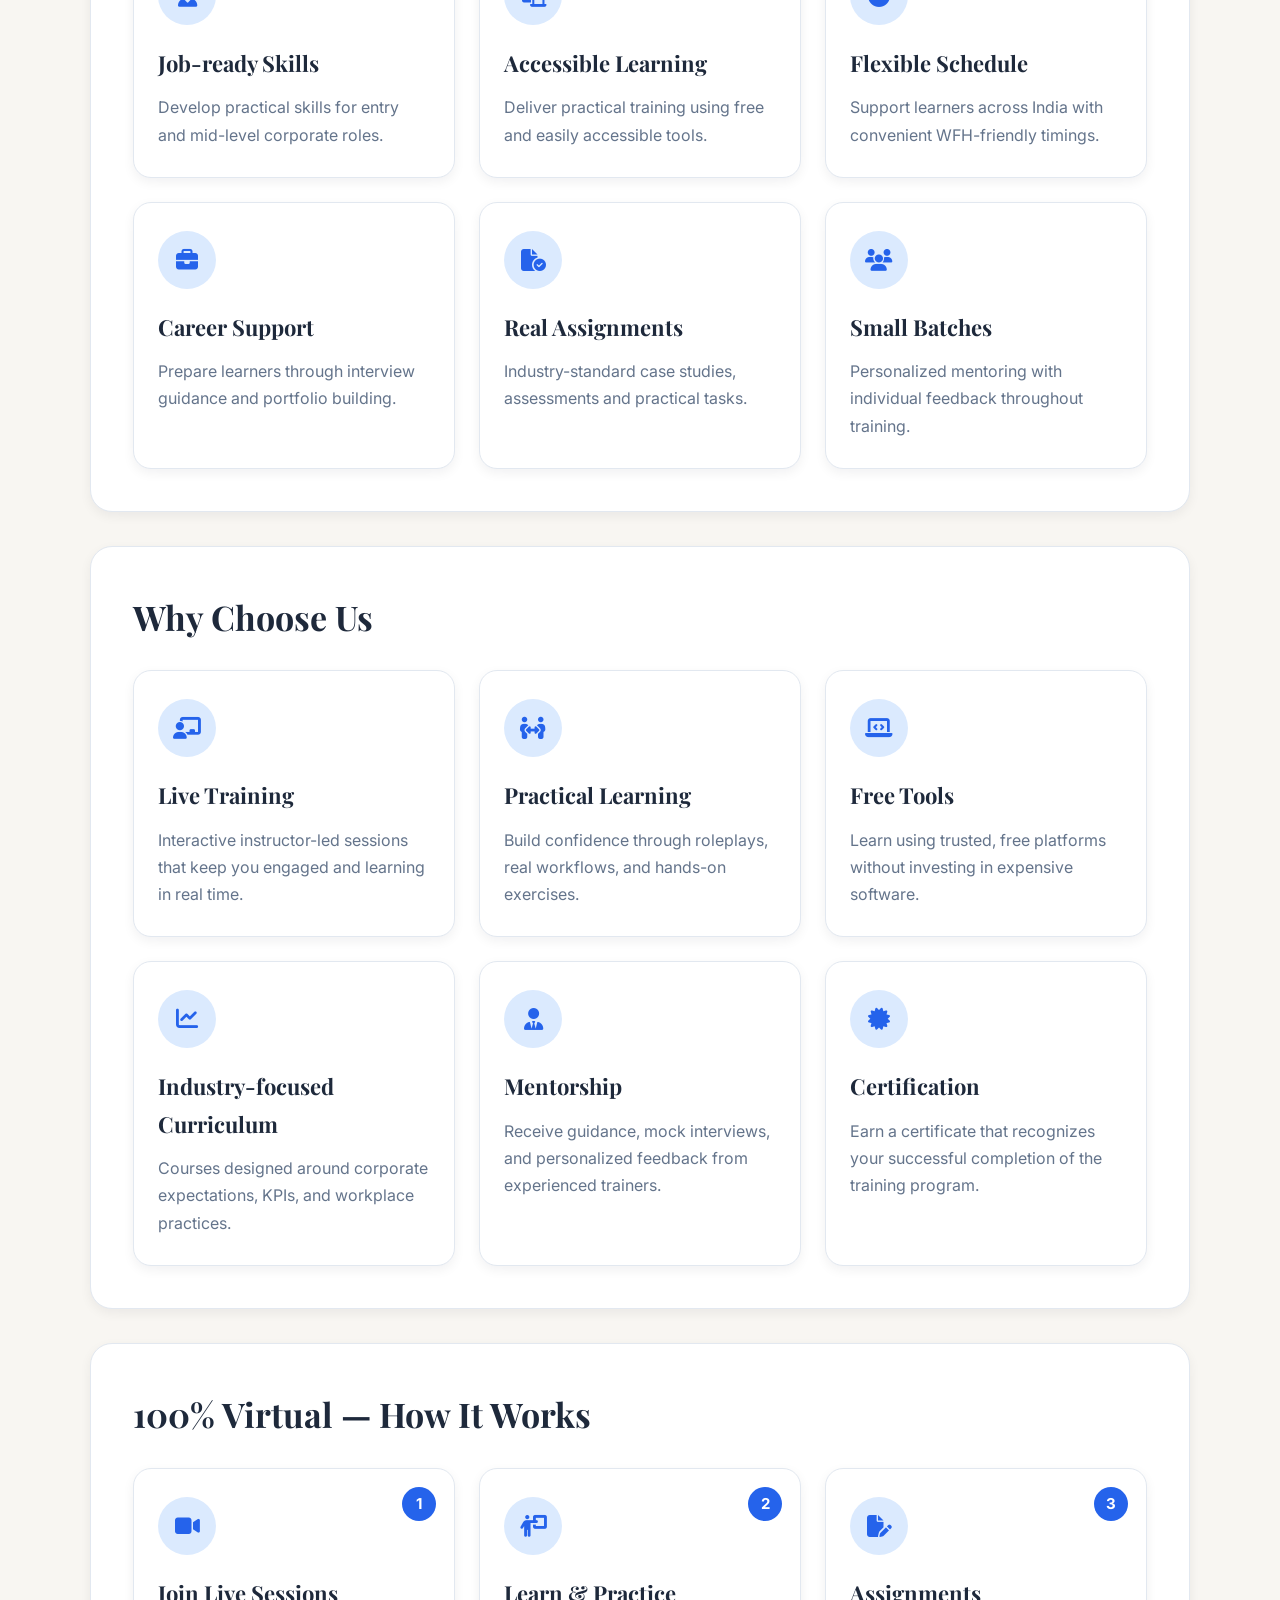
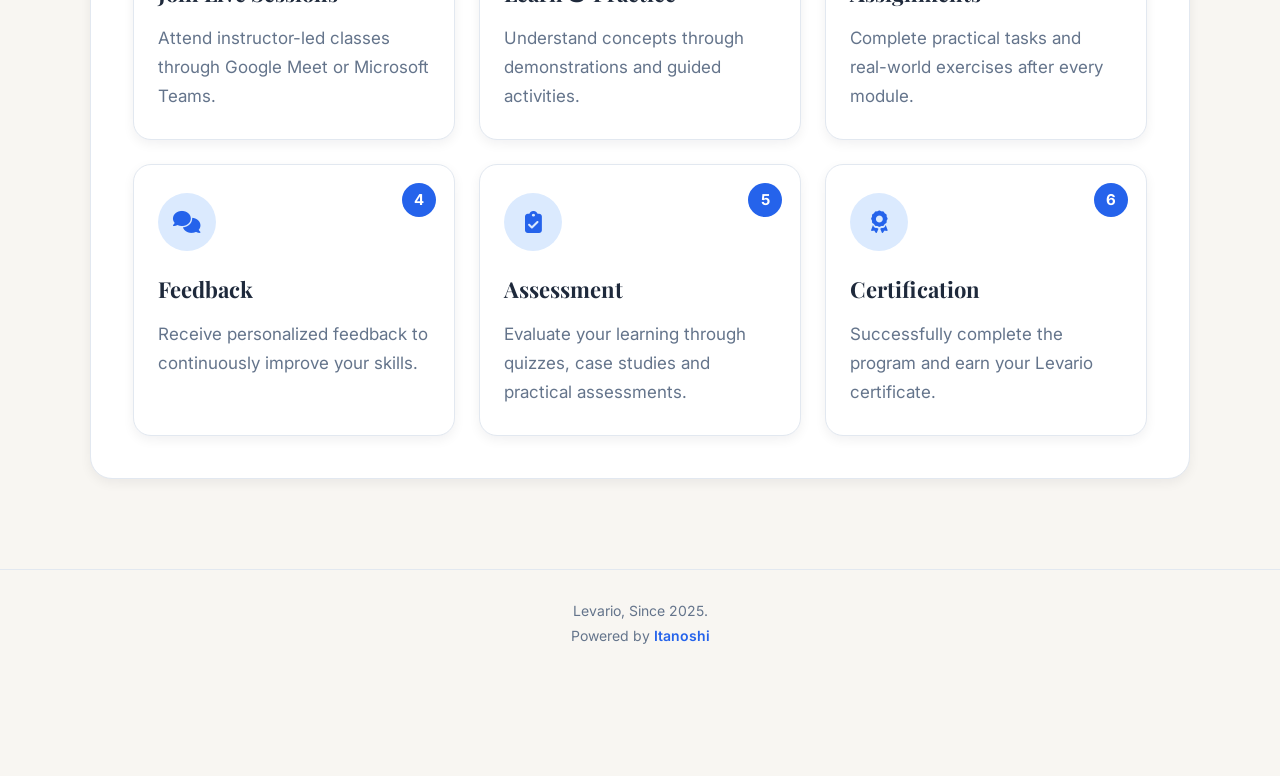
==== commit e6262964: "Add files via upload" ====
--- a/index.html
+++ b/index.html
@@ -11,10 +11,13 @@
 
 <!-- External CSS -->
 <link rel="stylesheet" href="style.css">
+<link rel="stylesheet" href="navbar.css">
+<link rel="stylesheet" href="footer.css">
+<link rel="stylesheet" href="index.css">
 <link rel="stylesheet" href="contact-widget.css">
 
 <!-- Google Fonts -->
-<link href="https://fonts.googleapis.com/css2?family=Playfair+Display:wght@600;700&family=Inter:wght@300;400;600&display=swap" rel="stylesheet">
+<link href="https://fonts.googleapis.com/css2?family=Playfair+Display:wght@600;700&family=Inter:wght@300;400;600&family=Megrim&display=swap" rel="stylesheet">
 <!-- Font Awesome -->
 <link
     rel="stylesheet"
@@ -68,7 +71,9 @@
     </svg>
 
     <!-- Center LV image -->
-    <img src="images/LV.png" alt="Levario LV" class="lv-image">
+    <div class="hero-logo-text">
+        Le
+    </div>
 
   </div>
 
@@ -85,50 +90,150 @@
 
   <!-- GOALS -->
   <div class="sub-section" id="home-goals">
+
     <h2>Our Goals</h2>
-    <div class="sub-grid">
-      <div>
-        <ul>
-          <li>Develop job-ready skills for entry and mid-level corporate roles.</li>
-          <li>Provide practical, tool-light training that anyone can access.</li>
-          <li>Offer flexible, WFH-friendly schedules for learners across India.</li>
-          <li>Support career transitions with interview and portfolio prep.</li>
-        </ul>
-      </div>
-      <div>
-          <li>Deliver industry-standard assignments, case studies, and assessments.</li>
-          <li>Maintain small batch sizes for personalized feedback.</li>
-          <li>Provide templates and workflows used in real organizations.</li>
-        </ul>
-      </div>
-    </div>
+
+    <div class="feature-grid">
+
+        <div class="feature-card">
+            <i class="fa-solid fa-user-graduate"></i>
+            <h3>Job-ready Skills</h3>
+            <p>Develop practical skills for entry and mid-level corporate roles.</p>
+        </div>
+
+        <div class="feature-card">
+            <i class="fa-solid fa-laptop-house"></i>
+            <h3>Accessible Learning</h3>
+            <p>Deliver practical training using free and easily accessible tools.</p>
+        </div>
+
+        <div class="feature-card">
+            <i class="fa-solid fa-clock"></i>
+            <h3>Flexible Schedule</h3>
+            <p>Support learners across India with convenient WFH-friendly timings.</p>
+        </div>
+
+        <div class="feature-card">
+            <i class="fa-solid fa-briefcase"></i>
+            <h3>Career Support</h3>
+            <p>Prepare learners through interview guidance and portfolio building.</p>
+        </div>
+
+        <div class="feature-card">
+            <i class="fa-solid fa-file-circle-check"></i>
+            <h3>Real Assignments</h3>
+            <p>Industry-standard case studies, assessments and practical tasks.</p>
+        </div>
+
+        <div class="feature-card">
+            <i class="fa-solid fa-users"></i>
+            <h3>Small Batches</h3>
+            <p>Personalized mentoring with individual feedback throughout training.</p>
+        </div>
+
+      </div>
+
   </div>
 
   <!-- WHY CHOOSE US -->
-  <div class="sub-section" id="home-why">
+<div class="sub-section" id="home-why">
+
     <h2>Why Choose Us</h2>
-    <div class="sub-grid">
-      <div>
-        <ul>
-          <li>Live instructor-led classes — not just recorded videos.</li>
-          <li>Hands-on tasks, roleplays, and real workflows.</li>
-          <li>No expensive paid tools required — we use free, reliable apps.</li>
-        </ul>
-      </div>
-      <div>
-        <ul>
-          <li>Curriculum aligned to corporate expectations & KPIs.</li>
-          <li>Mentorship, mock interviews, and certification on completion.</li>
-        </ul>
-      </div>
-    </div>
-  </div>
-
-  <!-- TRAINING STYLE -->
-  <div class="sub-section" id="home-style">
+
+    <div class="feature-grid">
+
+        <div class="feature-card">
+            <i class="fa-solid fa-chalkboard-user"></i>
+            <h3>Live Training</h3>
+            <p>Interactive instructor-led sessions that keep you engaged and learning in real time.</p>
+        </div>
+
+        <div class="feature-card">
+            <i class="fa-solid fa-people-arrows"></i>
+            <h3>Practical Learning</h3>
+            <p>Build confidence through roleplays, real workflows, and hands-on exercises.</p>
+        </div>
+
+        <div class="feature-card">
+            <i class="fa-solid fa-laptop-code"></i>
+            <h3>Free Tools</h3>
+            <p>Learn using trusted, free platforms without investing in expensive software.</p>
+        </div>
+
+        <div class="feature-card">
+            <i class="fa-solid fa-chart-line"></i>
+            <h3>Industry-focused Curriculum</h3>
+            <p>Courses designed around corporate expectations, KPIs, and workplace practices.</p>
+        </div>
+
+        <div class="feature-card">
+            <i class="fa-solid fa-user-tie"></i>
+            <h3>Mentorship</h3>
+            <p>Receive guidance, mock interviews, and personalized feedback from experienced trainers.</p>
+        </div>
+
+        <div class="feature-card">
+            <i class="fa-solid fa-certificate"></i>
+            <h3>Certification</h3>
+            <p>Earn a certificate that recognizes your successful completion of the training program.</p>
+        </div>
+
+    </div>
+
+</div>
+
+  <!-- HOW IT WORKS -->
+<div class="sub-section" id="home-style">
+
     <h2>100% Virtual — How It Works</h2>
-    <p>Classes run live on Google Meet or Microsoft Teams. We combine short lectures, demonstrations, breakout practice sessions, assignments, and weekly assessments. Links and materials are shared ahead of sessions. All course work uses free tools so taking the course requires minimal setup.</p>
-  </div>
+
+    <div class="process-grid">
+
+      <div class="process-card">
+          <div class="process-number">1</div>
+          <i class="fa-solid fa-video"></i>
+          <h3>Join Live Sessions</h3>
+          <p>Attend instructor-led classes through Google Meet or Microsoft Teams.</p>
+      </div>
+
+      <div class="process-card">
+          <div class="process-number">2</div>
+          <i class="fa-solid fa-person-chalkboard"></i>
+          <h3>Learn & Practice</h3>
+          <p>Understand concepts through demonstrations and guided activities.</p>
+      </div>
+
+      <div class="process-card">
+          <div class="process-number">3</div>
+          <i class="fa-solid fa-file-pen"></i>
+          <h3>Assignments</h3>
+          <p>Complete practical tasks and real-world exercises after every module.</p>
+      </div>
+
+      <div class="process-card">
+          <div class="process-number">4</div>
+          <i class="fa-solid fa-comments"></i>
+          <h3>Feedback</h3>
+          <p>Receive personalized feedback to continuously improve your skills.</p>
+      </div>
+
+      <div class="process-card">
+          <div class="process-number">5</div>
+          <i class="fa-solid fa-clipboard-check"></i>
+          <h3>Assessment</h3>
+          <p>Evaluate your learning through quizzes, case studies and practical assessments.</p>
+      </div>
+
+      <div class="process-card">
+          <div class="process-number">6</div>
+          <i class="fa-solid fa-award"></i>
+          <h3>Certification</h3>
+          <p>Successfully complete the program and earn your Levario certificate.</p>
+      </div>
+
+    </div>
+
+</div>
 
       <!-- ==================================================
         CONTACT WIDGET
--- a/style.css
+++ b/style.css
@@ -6,13 +6,73 @@
  
  : r o o t {   
-     - - b g : # 0 0 0 ;   - 
-     - - a c c e n t : # f 9 a 8 2 6 ;   - 
-     - - m u t e d : # 5 5 6 ;   - 
-     - - s h a d o w : 0   8 p x   2 4 p x   r g b a ( 0 , 0 , 0 , 0 . 0 8 ) ;   + + 
+     / *   - - - - - - - - - -   B r a n d   - - - - - - - - - -   * / + 
+ + 
+     - - p r i m a r y : # 2 5 6 3 E B ; + 
+     - - p r i m a r y - d a r k : # 1 D 4 E D 8 ; + 
+     - - p r i m a r y - l i g h t : # D B E A F E ; + 
+ + 
+     / *   - - - - - - - - - -   B a c k g r o u n d s   - - - - - - - - - -   * / + 
+ + 
+     - - b g : # F 8 F 6 F 2 ; + 
+     - - s u r f a c e : # F F F F F F ; + 
+     - - s u r f a c e - a l t : # F 1 F 5 F 9 ; + 
+ + 
+     / *   - - - - - - - - - -   T y p o g r a p h y   - - - - - - - - - -   * / + 
+ + 
+     - - t e x t : # 1 E 2 9 3 B ; + 
+     - - t e x t - l i g h t : # 6 4 7 4 8 B ; + 
+ + 
+     / *   - - - - - - - - - -   B o r d e r s   - - - - - - - - - -   * / + 
+ + 
+     - - b o r d e r : # E 2 E 8 F 0 ; + 
+ + 
+     / *   - - - - - - - - - -   E f f e c t s   - - - - - - - - - -   * / + 
+ + 
+     - - s h a d o w - s m : 0   4 p x   1 2 p x   r g b a ( 1 5 , 2 3 , 4 2 , . 0 6 ) ; + 
+     - - s h a d o w : 0   1 2 p x   3 2 p x   r g b a ( 1 5 , 2 3 , 4 2 , . 1 0 ) ; + 
+     - - s h a d o w - l g : 0   2 0 p x   4 8 p x   r g b a ( 1 5 , 2 3 , 4 2 , . 1 4 ) ; + 
+ + 
+     / *   - - - - - - - - - -   R a d i u s   - - - - - - - - - -   * / + 
+ + 
+     - - r a d i u s - s m : 1 2 p x ; + 
+     - - r a d i u s : 1 8 p x ; + 
+     - - r a d i u s - l g : 2 4 p x ; + 
+   
  }   
@@ -40,15 +100,35 @@
  
  b o d y {   
-     b a c k g r o u n d : v a r ( - - b g ) ; - 
-     c o l o r : # 0 0 0 ; - 
-     o v e r f l o w - x : h i d d e n ; - 
-     l i n e - h e i g h t : 1 . 6 ; - 
-     p a d d i n g - b o t t o m : 1 0 0 p x ; + + 
+         b a c k g r o u n d : v a r ( - - b g ) ; + 
+ + 
+         c o l o r : v a r ( - - t e x t ) ; + 
+ + 
+         o v e r f l o w - x : h i d d e n ; + 
+ + 
+         l i n e - h e i g h t : 1 . 7 ; + 
+ + 
+         p a d d i n g - b o t t o m : 1 0 0 p x ; + 
+ + 
+         f o n t - s i z e : 1 6 p x ; + 
+ + 
+         - w e b k i t - f o n t - s m o o t h i n g : a n t i a l i a s e d ; + 
+   
  }   
@@ -66,617 +146,105 @@
  
    
- # c a r e e r { - 
-         d i s p l a y : b l o c k ; - 
-         p a d d i n g : 4 0 p x   2 0 p x   1 0 p x ; - 
-         m a x - w i d t h : 9 0 0 p x ; + + 
+ / *   = = = = = = = = = = = = = = = = = = = = = = = = = = = = = = = = = = = = = = = = = = = = = = = = = = + 
+       A B O U T   &   C A R E E R   P A G E + 
+ = = = = = = = = = = = = = = = = = = = = = = = = = = = = = = = = = = = = = = = = = = = = = = = = = =   * / + 
+ + 
+ . p a g e - h e r o { + 
+ + 
+         m a x - w i d t h : 1 3 2 0 p x ; + 
+ + 
+         m a r g i n : 0   a u t o ; + 
+ + 
+         p a d d i n g : 4 0 p x   4 8 p x   6 0 p x ; + 
+ + 
+         t e x t - a l i g n : c e n t e r ; + 
+ + 
+ } + 
+ + 
+ . p a g e - h e r o   h 1 { + 
+ + 
+         f o n t - s i z e : 5 2 p x ; + 
+         c o l o r : v a r ( - - t e x t ) ; + 
+         m a r g i n - b o t t o m : 1 8 p x ; + 
+ + 
+ } + 
+ + 
+ . p a g e - h e r o   p { + 
+ + 
+         m a x - w i d t h : 7 2 0 p x ;   
          m a r g i n : a u t o ;   
- } - 
- - 
- / *   - - - - - - - - - - - - - - - - - - - - - - - - - - - - - - - - - - - - - - - - - - - - - - - - - - - 
-       H E A D E R   &   N A V I G A T I O N - 
- - - - - - - - - - - - - - - - - - - - - - - - - - - - - - - - - - - - - - - - - - - - - - - - - - -   * / - 
- - 
- - 
- / *   H e a d e r   F l e x   L a y o u t   * / - 
- h e a d e r   { - 
-     d i s p l a y :   f l e x ; - 
-     a l i g n - i t e m s :   c e n t e r ; - 
-     p a d d i n g :   1 5 p x   6 % ; - 
-     b o x - s h a d o w :   v a r ( - - s h a d o w ) ; - 
-     p o s i t i o n :   s t i c k y ; - 
-     t o p :   0 ; - 
-     z - i n d e x :   1 2 0 ; - 
-     b o r d e r - b o t t o m :   1 p x   s o l i d   # e 9 e e f c ; - 
-     g a p :   2 4 p x ; - 
- } - 
- - 
- / *   L E F T :   L o g o   * / - 
- . h e a d e r - l e f t   { - 
-     d i s p l a y :   f l e x ; - 
-     a l i g n - i t e m s :   c e n t e r ; - 
- } - 
- - 
- / *   C E N T E R :   N a v   * / - 
- . h e a d e r - c e n t e r   { - 
-     d i s p l a y :   f l e x ; - 
-     a l i g n - i t e m s :   c e n t e r ; - 
-     g a p :   1 8 p x ; - 
-     f l e x - s h r i n k :   1 ;               / *   a l l o w   n a v   t o   s h r i n k   i f   n e e d e d   * / - 
-     o v e r f l o w - x :   a u t o ;           / *   s c r o l l   h o r i z o n t a l l y   i f   t o o   m a n y   l i n k s   * / - 
-     s c r o l l b a r - w i d t h :   n o n e ;   / *   h i d e   s c r o l l b a r   i n   F i r e f o x   * / - 
- } - 
- . h e a d e r - c e n t e r : : - w e b k i t - s c r o l l b a r   { - 
-     d i s p l a y :   n o n e ;   / *   h i d e   s c r o l l b a r   i n   C h r o m e / S a f a r i   * / - 
- } - 
- - 
- / *   N a v   l i n k s   * / - 
- . h e a d e r - c e n t e r   a   { - 
-     c o l o r :   # D 9 D 9 D 9 ; - 
-     t e x t - d e c o r a t i o n :   n o n e ; - 
-     f o n t - w e i g h t :   6 0 0 ; - 
-     p o s i t i o n :   r e l a t i v e ; - 
-     w h i t e - s p a c e :   n o w r a p ; - 
-     p a d d i n g - b o t t o m :   6 p x ; - 
- } - 
- - 
- . h e a d e r - c e n t e r   a : h o v e r , - 
- . h e a d e r - c e n t e r   a . a c t i v e   { - 
-     c o l o r :   # D 9 D 9 D 9 ; - 
- } - 
- - 
- . h e a d e r - c e n t e r   a : : a f t e r   { - 
-     c o n t e n t :   " " ; - 
-     p o s i t i o n :   a b s o l u t e ; - 
-     l e f t :   0 ; - 
-     b o t t o m :   0 ; - 
-     w i d t h :   0 ; - 
-     h e i g h t :   3 p x ; - 
-     b a c k g r o u n d :   # D 9 D 9 D 9 ; - 
-     t r a n s i t i o n :   w i d t h   0 . 2 5 s   e a s e ; - 
-     b o r d e r - r a d i u s :   3 p x ; - 
- } - 
- - 
- . h e a d e r - c e n t e r   a : h o v e r : : a f t e r , - 
- . h e a d e r - c e n t e r   a . a c t i v e : : a f t e r   { - 
-     w i d t h :   1 0 0 % ; - 
- } - 
- - 
- - 
- / *   L o g o   h e i g h t   * / - 
- . l o g o   { - 
-     h e i g h t :   3 0 p x ; - 
-     w i d t h :   a u t o ; - 
-     d i s p l a y :   b l o c k ; - 
-     c u r s o r :   p o i n t e r ; - 
- } +         f o n t - s i z e : 1 9 p x ; + 
+         c o l o r : v a r ( - - t e x t - l i g h t ) ; + 
+         l i n e - h e i g h t : 1 . 8 ; + 
+ + 
+ } + 
+ + 
+ + 
+   
    
  / *   = = = = = = = = = = = = = = = = = = = = = = = = = = = = = = = = = = = = = = = = = = = = = = = = = =   
-       H E R O +       P A G E   C O N T A I N E R S   
  = = = = = = = = = = = = = = = = = = = = = = = = = = = = = = = = = = = = = = = = = = = = = = = = = =   * /   
- - 
- . h e r o { - 
- - 
-         m i n - h e i g h t : c a l c ( 1 0 0 v h   -   8 0 p x ) ; - 
- - 
-         d i s p l a y : f l e x ; - 
- - 
-         a l i g n - i t e m s : c e n t e r ; - 
- - 
-         j u s t i f y - c o n t e n t : s p a c e - b e t w e e n ; - 
- - 
-         g a p : 3 0 p x ; - 
- - 
-         f l e x - w r a p : w r a p ; - 
- - 
-         b a c k g r o u n d : # 0 0 0 ; - 
- - 
-         p a d d i n g : 4 0 p x   3 0 p x ; - 
- - 
-         b o r d e r - r a d i u s : 1 4 p x ; - 
- - 
- } - 
- - 
- . h e r o - l e f t { - 
- - 
-         f l e x : 1 ; - 
- - 
-         m i n - w i d t h : 3 2 0 p x ; - 
- - 
- } - 
- - 
- . h e r o   h 1 { - 
- - 
-         f o n t - s i z e : 4 0 p x ; - 
- - 
-         c o l o r : # D 9 D 9 D 9 ; - 
- - 
-         m a r g i n - b o t t o m : 1 0 p x ; - 
- - 
- } - 
- - 
- . h e r o   p { - 
- - 
-         c o l o r : # D 9 D 9 D 9 ; - 
- - 
-         m a x - w i d t h : 6 4 0 p x ; - 
- - 
-         f o n t - s i z e : 1 6 p x ; - 
- - 
-         m a r g i n - b o t t o m : 1 8 p x ; - 
- - 
- } - 
- - 
- - 
- - 
- / *   S u b s e c t i o n   c a r d s   * / - 
- . s u b - s e c t i o n { - 
-     b a c k g r o u n d : # d 9 d 9 d 9 ; - 
-     p a d d i n g : 2 2 p x ; - 
-     b o r d e r - r a d i u s : 1 2 p x ; - 
-     b o x - s h a d o w : v a r ( - - s h a d o w ) ; - 
-     m a r g i n - t o p : 2 0 p x ; - 
- } - 
- . s u b - s e c t i o n   h 2 { c o l o r : # 0 0 0 ; m a r g i n - b o t t o m : 1 0 p x } - 
- . s u b - s e c t i o n   p ,   . s u b - s e c t i o n   l i { c o l o r : # 0 0 0 ; f o n t - s i z e : 1 5 p x } - 
- . s u b - g r i d { - 
-     d i s p l a y : g r i d ; - 
-     g a p : 1 8 p x ; - 
-     g r i d - t e m p l a t e - c o l u m n s : r e p e a t ( a u t o - f i t , m i n m a x ( 2 6 0 p x , 1 f r ) ) ; - 
-     a l i g n - i t e m s : s t a r t ; - 
-     m a r g i n - t o p : 1 2 p x ; - 
- } - 
- - 
- / *   L i s t s   i n s i d e   s u b s e c t i o n   c a r d s   * / - 
- . s u b - s e c t i o n   u l { - 
-         l i s t - s t y l e :   d i s c ; - 
-         p a d d i n g - l e f t :   1 8 p x ; - 
- } - 
- - 
- / *   - - - - - - - - - - - - - - - - - - - - - - - - - - - - - - - - - - - - - - - - - - 
-     C A R E E R - 
- - - - - - - - - - - - - - - - - - - - - - - - - - - - - - - - - - - - - - - - - -   * / - 
- - 
- # c a r e e r   . c a r e e r - t i t l e   { - 
-     c o l o r :   # D 9 D 9 D 9 ;             - 
-     t e x t - a l i g n :   c e n t e r ; - 
-     f o n t - s i z e :   2 8 p x ;         - 
-     m a r g i n - b o t t o m :   2 6 p x ; - 
- } - 
- - 
- . j o b - l i s t { - 
-         d i s p l a y : f l e x ; - 
-         f l e x - d i r e c t i o n : c o l u m n ; - 
-         g a p : 1 6 p x ; - 
-         m a r g i n - t o p : 1 6 p x ; - 
- } - 
- - 
- . j o b - c a r d { - 
-         p a d d i n g : 1 8 p x ; - 
-         b o r d e r : 1 p x   s o l i d   # d d d ; - 
-         b o r d e r - r a d i u s : 1 2 p x ; - 
-         b a c k g r o u n d : # D 9 D 9 D 9 ; - 
-         b o x - s h a d o w : - 
-         0   4 p x   1 0 p x   r g b a ( 0 , 0 , 0 , . 0 5 ) ; - 
- } - 
- - 
- . j o b - t i t l e { - 
-         m a r g i n : 0   0   6 p x ; - 
- } - 
- - 
- . j o b - m e t a { - 
-         c o l o r : v a r ( - - m u t e d ) ; - 
-         m a r g i n : 0   0   1 0 p x ; - 
- } - 
- - 
- . j o b - d e s c r i p t i o n { - 
-         m a r g i n : 0   0   1 4 p x ; - 
- } - 
- - 
- / *   = = = = = = = = = = = = = = = = = = = = = = = = = = = = = = = = = = = = = = = = = = = = = = = = = = - 
-       A P P L Y   B U T T O N - 
- = = = = = = = = = = = = = = = = = = = = = = = = = = = = = = = = = = = = = = = = = = = = = = = = = =   * / - 
- - 
- . a p p l y - b t n { - 
- - 
-         d i s p l a y : i n l i n e - f l e x ; - 
- - 
-         a l i g n - i t e m s : c e n t e r ; - 
- - 
-         j u s t i f y - c o n t e n t : c e n t e r ; - 
- - 
-         p a d d i n g : 1 0 p x   1 8 p x ; - 
- - 
-         b o r d e r : n o n e ; - 
- - 
-         b o r d e r - r a d i u s : 9 9 9 p x ; - 
- - 
-         b a c k g r o u n d : v a r ( - - a c c e n t ) ; - 
- - 
-         c o l o r : # 0 0 0 ; - 
- - 
-         f o n t - s i z e : 1 4 p x ; - 
- - 
-         f o n t - w e i g h t : 6 0 0 ; - 
- - 
-         t e x t - d e c o r a t i o n : n o n e ; - 
- - 
-         c u r s o r : p o i n t e r ; - 
- - 
-         b o x - s h a d o w : 0   6 p x   1 8 p x   r g b a ( 0 , 0 , 0 , . 1 8 ) ; - 
- - 
-         t r a n s i t i o n : . 2 5 s ; - 
- - 
- } - 
- - 
- . a p p l y - b t n : h o v e r { - 
- - 
-         t r a n s f o r m : t r a n s l a t e Y ( - 2 p x ) ; - 
- - 
- } - 
- - 
- - 
- / *   - - - - - - - - - - - - - - - - - - - - - - - - - - - - - - - - - - - - - - - - - - 
-       H E R O   R O T A T I N G   L V   L O G O - 
- - - - - - - - - - - - - - - - - - - - - - - - - - - - - - - - - - - - - - - - - -   * / - 
- . h e r o - a r t { - 
-     f l e x : 0   0   3 6 0 p x ; - 
-     d i s p l a y : f l e x ; - 
-     a l i g n - i t e m s : c e n t e r ; - 
-     j u s t i f y - c o n t e n t : c e n t e r ; - 
-     p o s i t i o n : r e l a t i v e ; - 
- } - 
- - 
- - 
- / *   W r a p p e r   t o   s t a c k   S V G   +   i m a g e   * / - 
- . r o t a t i n g - w r a p p e r { - 
-     p o s i t i o n : r e l a t i v e ; - 
-     w i d t h : 3 0 0 p x ; - 
-     h e i g h t : 3 0 0 p x ; - 
- } - 
- - 
- / *   C e n t e r   i m a g e   * / - 
- . l v - i m a g e { - 
-     p o s i t i o n : a b s o l u t e ; - 
-     t o p : 5 2 % ; - 
-     l e f t : 4 8 % ; - 
- - 
-     / *   =�G�  m a n u a l   v i s u a l   c o r r e c t i o n   * / - 
-     t r a n s f o r m : t r a n s l a t e ( - 5 0 % ,   - 5 0 % )   t r a n s l a t e ( 8 p x ,   - 1 0 p x ) ; - 
- - 
-     w i d t h : 2 0 0 p x ; - 
-     h e i g h t : a u t o ; - 
-     z - i n d e x : 2 ; - 
- } - 
- - 
- - 
- / *   S V G   r o t a t i n g   t e x t   * / - 
- . r o t a t i n g - t e x t { - 
-     w i d t h : 3 0 0 p x ; - 
-     h e i g h t : 3 0 0 p x ; - 
-     a n i m a t i o n :   r o t a t e   1 8 s   l i n e a r   i n f i n i t e ; - 
-     t r a n s f o r m - o r i g i n : 5 0 %   5 0 % ; - 
- } - 
- - 
- / *   T e x t   s t y l e   * / - 
- . r o t a t i n g - t e x t   t e x t { - 
-     f o n t - s i z e : 1 4 p x ; - 
-     f o n t - w e i g h t : 8 0 0 ; - 
-     l e t t e r - s p a c i n g : 3 p x ; - 
-     f i l l : # D 9 D 9 D 9 ; - 
-     t e x t - t r a n s f o r m : u p p e r c a s e ; - 
- } - 
- - 
- @ k e y f r a m e s   r o t a t e { - 
-     f r o m {   t r a n s f o r m : r o t a t e ( 0 d e g ) ;   } - 
-     t o {   t r a n s f o r m : r o t a t e ( 3 6 0 d e g ) ;   } - 
- } - 
- + # h o m e , + 
+ # a b o u t , + 
+ . p r o g r a m s - p a g e { + 
+ + 
+         m a x - w i d t h : 1 3 2 0 p x ; + 
+         m a r g i n : 0   a u t o ; + 
+         p a d d i n g : 0   4 8 p x   1 0 p x ; + 
+ + 
+ }   
    
@@ -684,309 +252,87 @@
  
  / *   = = = = = = = = = = = = = = = = = = = = = = = = = = = = = = = = = = = = = = = = =   
-       C L E A N   M O B I L E   N A V      S I N G L E   B R E A K P O I N T +       G L O B A L   R E S P O N S I V E   
  = = = = = = = = = = = = = = = = = = = = = = = = = = = = = = = = = = = = = = = = =   * /   
    
- / *   H i d e   h a m b u r g e r   b y   d e f a u l t   ( d e s k t o p )   * / - 
- . h a m b u r g e r   { - 
-     d i s p l a y :   n o n e ; - 
-     f l e x - d i r e c t i o n :   c o l u m n ; - 
-     g a p :   5 p x ; - 
-     c u r s o r :   p o i n t e r ; - 
- } - 
- - 
- / *   H a m b u r g e r   b a r s   * / - 
- . h a m b u r g e r   s p a n   { - 
-     w i d t h :   2 6 p x ; - 
-     h e i g h t :   3 p x ; - 
-     b a c k g r o u n d :   # D 9 D 9 D 9 ; - 
-     b o r d e r - r a d i u s :   2 p x ; - 
- } - 
- - 
- / *   M o b i l e   n a v   d r a w e r   ( h i d d e n   b y   d e f a u l t )   * / - 
- . m o b i l e - n a v   { - 
-     p o s i t i o n :   f i x e d ; - 
-     t o p :   6 4 p x ; - 
-     r i g h t :   - 1 0 0 % ; - 
-     w i d t h :   2 6 0 p x ; - 
-     h e i g h t :   c a l c ( 1 0 0 v h   -   6 4 p x ) ; - 
- - 
-     p a d d i n g :   2 4 p x   1 8 p x ; - 
- - 
-     d i s p l a y :   f l e x ; - 
-     f l e x - d i r e c t i o n :   c o l u m n ; - 
-     g a p :   1 6 p x ; - 
- - 
-     b a c k g r o u n d :   r g b a ( 2 0 ,   2 0 ,   2 0 ,   0 . 9 2 ) ; - 
-     b a c k d r o p - f i l t e r :   b l u r ( 1 2 p x ) ; - 
-     - w e b k i t - b a c k d r o p - f i l t e r :   b l u r ( 1 2 p x ) ; - 
- - 
-     b o r d e r - l e f t :   1 p x   s o l i d   r g b a ( 2 5 5 ,   2 5 5 ,   2 5 5 ,   0 . 0 8 ) ; - 
- - 
-     b o x - s h a d o w :   - 8 p x   0   2 4 p x   r g b a ( 0 ,   0 ,   0 ,   0 . 3 5 ) ; - 
- - 
-     t r a n s i t i o n :   r i g h t   0 . 3 s   e a s e ; - 
-     z - i n d e x :   9 9 9 ; - 
- } - 
- - 
- / *   M o b i l e   n a v   l i n k s   * / - 
- . m o b i l e - n a v   a   { - 
-     c o l o r :   # f f f f f f ; - 
-     t e x t - d e c o r a t i o n :   n o n e ; - 
-     f o n t - s i z e :   1 6 p x ; - 
-     f o n t - w e i g h t :   6 0 0 ; - 
- } - 
- - 
- / *   O p e n   s t a t e   * / - 
- . m o b i l e - n a v . o p e n   { - 
-     r i g h t :   0 ; - 
- } - 
- - 
- - 
- / *   = = = = = = = = = = = = = = = = = = = = = = = = = = = = = = = = = = = = = = = = = - 
-       M O B I L E   N A V      A C T I V E   &   H O V E R   U N D E R L I N E - 
- = = = = = = = = = = = = = = = = = = = = = = = = = = = = = = = = = = = = = = = = =   * / - 
- - 
- - 
- / * M o b i l e   n a v   l i n k s   ( a n c h o r ) * / - 
- . m o b i l e - n a v   a   { - 
-     d i s p l a y :   b l o c k ;                         / *   A n c h o r   p o o r i   r o w   l e      e a s y   t a p   o n   m o b i l e   * / - 
-     p a d d i n g :   1 0 p x   0 ;                       / *   V e r t i c a l   s p a c i n g   b e t w e e n   m e n u   i t e m s   * / - 
- } - 
- - 
- - 
- / * T e x t   w r a p p e r   i n s i d e   a n c h o r * / - 
- . m o b i l e - n a v   a   s p a n   { - 
-     p o s i t i o n :   r e l a t i v e ;                 - 
-     d i s p l a y :   i n l i n e - b l o c k ;           - 
-                                                                 - 
- } - 
- - 
- - 
- / * U n d e r l i n e   ( p s e u d o - e l e m e n t ) * / - 
- . m o b i l e - n a v   a   s p a n : : a f t e r   { - 
-     c o n t e n t :   " " ;                               - 
-     p o s i t i o n :   a b s o l u t e ;                 / *   S p a n   k e   r e l a t i v e   p o s i t i o n   * / - 
-     l e f t :   0 ;                                       / *   T e x t   k e   s t a r t   s e   * / - 
-     b o t t o m :   - 6 p x ;                             / *   T e x t   k e   t h o d a   n e e c h e   u n d e r l i n e   * / - 
- - 
-     w i d t h :   1 0 0 % ;                               / *   S p a n   k i   w i d t h   =   t e x t   k i   w i d t h   * / - 
-     h e i g h t :   3 p x ;                               / *   U n d e r l i n e   t h i c k n e s s   * / - 
-     b a c k g r o u n d : v a r ( - - a c c e n t ) ;       - 
-     b o r d e r - r a d i u s :   3 p x ;                 / *   S m o o t h   r o u n d e d   e d g e s   * / - 
- - 
-     t r a n s f o r m :   s c a l e X ( 0 ) ;             / *   B y   d e f a u l t   h i d d e n   * / - 
-     t r a n s f o r m - o r i g i n :   l e f t ;         / *   A n i m a t i o n   l e f t   s e   s t a r t   h o g i   * / - 
-     t r a n s i t i o n :   t r a n s f o r m   0 . 2 5 s   e a s e ;   / *   S m o o t h   a n i m a t i o n   * / - 
- } - 
- - 
- - 
- / * H o v e r   s t a t e   ( m o u s e   /   t o u c h   h i g h l i g h t ) * / - 
- . m o b i l e - n a v   a : h o v e r   s p a n : : a f t e r   { - 
-     t r a n s f o r m :   s c a l e X ( 1 ) ;             / *   U n d e r l i n e   v i s i b l e   h o   j a a t i   h a i   * / - 
- } - 
- - 
- - 
- / * A c t i v e   p a g e   u n d e r l i n e   ( c u r r e n t   p a g e ) * / - 
- . m o b i l e - n a v   a . a c t i v e   s p a n : : a f t e r   { - 
-     t r a n s f o r m :   s c a l e X ( 1 ) ;             / *   A c t i v e   p a g e   p a r   u n d e r l i n e   h a m e s h a   v i s i b l e   * / - 
- } - 
- - 
- - 
- / *   = = = = = = = = = = = = = = = = = = = = = = = = = = = = = = = = = = = = = = = = = = = = = = = = = = - 
-       F O O T E R - 
- = = = = = = = = = = = = = = = = = = = = = = = = = = = = = = = = = = = = = = = = = = = = = = = = = =   * / - 
- - 
- . s i t e - f o o t e r { - 
- - 
-         m a r g i n - t o p : 8 0 p x ; - 
- - 
-         p a d d i n g : 2 8 p x   2 0 p x ; - 
- - 
-         t e x t - a l i g n : c e n t e r ; - 
- - 
-         b o r d e r - t o p : 1 p x   s o l i d   r g b a ( 2 5 5 , 2 5 5 , 2 5 5 , . 0 8 ) ; - 
- - 
- } - 
- - 
- . s i t e - f o o t e r   p { - 
- - 
-         c o l o r : # D 9 D 9 D 9 ; - 
- - 
-         f o n t - s i z e : 1 4 p x ; - 
- - 
- } - 
- - 
- . s i t e - f o o t e r   a { - 
- - 
-         c o l o r : v a r ( - - a c c e n t ) ; - 
- - 
-         t e x t - d e c o r a t i o n : n o n e ; - 
- - 
-         f o n t - w e i g h t : 6 0 0 ; - 
- - 
- } - 
- - 
- . s i t e - f o o t e r   a : h o v e r { - 
- - 
-         t e x t - d e c o r a t i o n : u n d e r l i n e ; - 
- - 
- } - 
- - 
- / *   = = = = = = = = = = = = = = = = = = = = = = = = = = = = = = = = = = = = = = = = = = = = = = = = = = - 
-       P A G E   C O N T A I N E R S - 
- = = = = = = = = = = = = = = = = = = = = = = = = = = = = = = = = = = = = = = = = = = = = = = = = = =   * / + + 
+ / *   R e s p o n s i v e   a d j u s t m e n t s   * / + 
+ + 
+ + 
+ @ m e d i a   ( m a x - w i d t h :   7 6 8 p x )   { + 
+ + 
+         / *   - - - - - - - - - -   A b o u t   a n d   C a r e e r   P a g e   - - - - - - - - - -   * / + 
+ + 
+         . p a g e - h e r o { + 
+ + 
+             p a d d i n g : 3 0 p x   1 6 p x   4 0 p x ; + 
+ + 
+         } + 
+ + 
+         . p a g e - h e r o   h 1 { + 
+ + 
+                 f o n t - s i z e : 3 8 p x ; + 
+ + 
+         } + 
+ + 
+         . p a g e - h e r o   p { + 
+ + 
+                 f o n t - s i z e : 1 6 p x ; + 
+ + 
+         } + 
+ + 
+     / *   - - - - - - - - - -   G L O B A L   T Y P E   &   B A S E   - - - - - - - - - -   * / + 
+     b o d y   { + 
+         f o n t - s i z e :   1 5 p x ; + 
+     } + 
+ + 
+     h 1   {   f o n t - s i z e :   2 8 p x ;   } + 
+     h 2   {   f o n t - s i z e :   2 2 p x ;   } + 
+     h 3   {   f o n t - s i z e :   1 8 p x ;   } + 
+ + 
+ + 
+     / *   - - - - - - - - - -   P A G E   C O N T A I N E R S   - - - - - - - - - -   * / + 
+       
    
@@ -994,204 +340,6 @@
  
  # a b o u t ,   
- . p r o g r a m s - p a g e   { - 
- - 
-         m a x - w i d t h :   1 6 0 0 p x ; - 
-         m a r g i n :   0   a u t o ; - 
-         p a d d i n g :   0   3 2 p x   1 0 p x ; - 
- - 
- } - 
- - 
- / *   = = = = = = = = = = = = = = = = = = = = = = = = = = = = = = = = = = = = = = = = = - 
-       M O B I L E   R E S P O N S I V E      S I N G L E   B R E A K P O I N T - 
-             C o v e r s :   N a v i g a t i o n ,   H e r o ,   T y p o g r a p h y ,   R o t a t i n g   L o g o - 
- = = = = = = = = = = = = = = = = = = = = = = = = = = = = = = = = = = = = = = = = =   * / - 
- - 
- / *   R e s p o n s i v e   * / - 
- @ m e d i a   ( m a x - w i d t h : 8 8 0 p x ) {     - 
- - 
-     h e a d e r { p a d d i n g : 1 2 p x   4 % } - 
- - 
- } - 
- - 
- / *   R e s p o n s i v e   a d j u s t m e n t s   * / - 
- @ m e d i a   ( m a x - w i d t h :   7 8 0 p x )   { - 
-     . h e a d e r - c e n t e r   { - 
-         g a p :   1 2 p x ; - 
-     } - 
- } - 
- - 
- @ m e d i a   ( m a x - w i d t h :   7 6 8 p x )   { - 
- - 
-     / *   - - - - - - - - - -   G L O B A L   T Y P E   &   B A S E   - - - - - - - - - -   * / - 
-     b o d y   { - 
-         f o n t - s i z e :   1 5 p x ; - 
-     } - 
- - 
-     h 1   {   f o n t - s i z e :   2 8 p x ;   } - 
-     h 2   {   f o n t - s i z e :   2 2 p x ;   } - 
-     h 3   {   f o n t - s i z e :   1 8 p x ;   } - 
- - 
-     / *   - - - - - - - - - -   H E A D E R   /   N A V   - - - - - - - - - -   * / - 
-     . h e a d e r - c e n t e r   { - 
-         d i s p l a y :   n o n e ; - 
-     } - 
- - 
-     . h a m b u r g e r   { - 
-         d i s p l a y :   f l e x ; - 
-         m a r g i n - l e f t :   a u t o ; - 
-     } - 
- - 
-     / *   - - - - - - - - - -   H E R O   - - - - - - - - - -   * / - 
-     . h e r o { - 
-         f l e x - d i r e c t i o n :   c o l u m n ; - 
-         p a d d i n g :   2 2 p x ; - 
-         g a p :   2 4 p x ; - 
-         b o r d e r - r a d i u s :   1 2 p x ; - 
-     } - 
- - 
-     . h e r o - l e f t { - 
-         m i n - w i d t h :   1 0 0 % ; - 
-         t e x t - a l i g n :   c e n t e r ; - 
-     } - 
- - 
-     . h e r o   h 1 { - 
-         f o n t - s i z e :   2 8 p x ; - 
-         l i n e - h e i g h t :   1 . 2 5 ; - 
-     } - 
- - 
-     . h e r o   p { - 
-         f o n t - s i z e :   1 5 p x ; - 
-     } - 
- - 
-     . h e r o - l e f t   d i v { - 
-         j u s t i f y - c o n t e n t :   c e n t e r ; - 
-     } - 
- - 
-     / *   - - - - - - - - - -   R O T A T I N G   L O G O   - - - - - - - - - -   * / - 
-     . h e r o - a r t { - 
-         f l e x :   n o n e ; - 
-     } - 
- - 
-     . r o t a t i n g - w r a p p e r { - 
-         w i d t h :   2 2 0 p x ; - 
-         h e i g h t :   2 2 0 p x ; - 
-     } - 
- - 
-     . r o t a t i n g - t e x t { - 
-         w i d t h :   2 2 0 p x ; - 
-         h e i g h t :   2 2 0 p x ; - 
-     } - 
- - 
-     . l v - i m a g e { - 
-         w i d t h :   1 4 0 p x ; - 
-         t r a n s f o r m :   t r a n s l a t e ( - 5 0 % ,   - 5 0 % )   t r a n s l a t e ( 4 p x ,   - 6 p x ) ; - 
-     } - 
- - 
-     / *   - - - - - - - - - -   P A G E   C O N T A I N E R S   - - - - - - - - - -   * / - 
-     - 
- - 
- # h o m e , - 
- # a b o u t , - 
  . p r o g r a m s - p a g e {   
  @@ -1206,22 +354,8 @@
  
    
- } - 
- - 
- - 
- - 
- @ m e d i a   ( m a x - w i d t h :   5 0 0 p x )   { - 
-     . h e a d e r - c e n t e r   a   { - 
-         f o n t - s i z e :   1 3 p x ; - 
-         m a r g i n :   4 p x ; - 
-     } - 
- } +         + 
+ } + 
+ 
--- a/navbar.css
+++ b/navbar.css
@@ -0,0 +1,271 @@
+/* --------------------------------------------------
+   HEADER & NAVIGATION
+-------------------------------------------------- */
+
+
+/* Header Flex Layout */
+header{
+
+    display:flex;
+
+    align-items:center;
+
+    justify-content:space-between;
+
+    padding:18px 6%;
+
+    background:rgba(255,255,255,.88);
+
+    backdrop-filter:blur(18px);
+
+    -webkit-backdrop-filter:blur(18px);
+
+    position:sticky;
+
+    top:0;
+
+    z-index:999;
+
+    border-bottom:1px solid var(--border);
+
+    box-shadow:var(--shadow-sm);
+
+}
+
+/* LEFT: Logo */
+
+
+/* CENTER: Nav */
+.header-center {
+  display: flex;
+  align-items: center;
+  gap: 18px;
+  flex-shrink: 1;       /* allow nav to shrink if needed */
+  overflow-x: auto;     /* scroll horizontally if too many links */
+  scrollbar-width: none; /* hide scrollbar in Firefox */
+}
+.header-center::-webkit-scrollbar {
+  display: none; /* hide scrollbar in Chrome/Safari */
+}
+
+/* Nav links */
+.header-center a{
+
+    color:var(--text);
+
+    text-decoration:none;
+
+    font-weight:600;
+
+    position:relative;
+
+    white-space:nowrap;
+
+    padding-bottom:8px;
+
+    transition:.25s;
+
+}
+
+.header-center a:hover,
+.header-center a.active{
+
+    color:var(--primary);
+
+}
+
+.header-center a::after {
+  content: "";
+  position: absolute;
+  left: 0;
+  bottom: 0;
+  width: 0;
+  height: 3px;
+  background: var(--primary);
+  transition: width 0.25s ease;
+  border-radius: 3px;
+}
+
+.header-center a:hover::after,
+.header-center a.active::after {
+  width: 100%;
+}
+
+
+
+/* =========================================
+   TEXT LOGO
+========================================= */
+
+.logo-text{
+
+    font-family:"Megrim", sans-serif;
+
+    font-size:42px;
+
+    font-weight:400;
+
+    letter-spacing:2px;
+
+    color:var(--text);
+
+    text-decoration:none;
+
+    transition:.3s ease;
+
+    line-height:1;
+
+        text-shadow:
+        0.3px 0 currentColor,
+       -0.3px 0 currentColor;
+
+}
+
+.logo-text:hover{
+
+    color:var(--primary);
+
+}
+
+/* =========================================
+   CLEAN MOBILE NAV — SINGLE BREAKPOINT
+========================================= */
+
+/* Hide hamburger by default (desktop) */
+.hamburger {
+  display: none;
+  flex-direction: column;
+  gap: 5px;
+  cursor: pointer;
+}
+
+/* Hamburger bars */
+.hamburger span {
+  width: 26px;
+  height: 3px;
+  background: var(--text);
+  border-radius: 2px;
+}
+
+/* Mobile nav drawer (hidden by default) */
+.mobile-nav {
+  position: fixed;
+  top: 64px;
+  right: -100%;
+  width: 260px;
+  height: calc(100vh - 64px);
+
+  padding: 24px 18px;
+
+  display: flex;
+  flex-direction: column;
+  gap: 16px;
+
+  background: rgba(20, 20, 20, 0.92);
+  backdrop-filter: blur(12px);
+  -webkit-backdrop-filter: blur(12px);
+
+  border-left: 1px solid rgba(255, 255, 255, 0.08);
+
+  box-shadow: -8px 0 24px rgba(0, 0, 0, 0.35);
+
+  transition: right 0.3s ease;
+  z-index: 999;
+}
+
+/* Mobile nav links */
+.mobile-nav a {
+  color: #ffffff;
+  text-decoration: none;
+  font-size: 16px;
+  font-weight: 600;
+}
+
+/* Open state */
+.mobile-nav.open {
+  right: 0;
+}
+
+
+
+
+/* =========================================
+   MOBILE NAV — ACTIVE & HOVER UNDERLINE
+========================================= */
+
+
+/*Mobile nav links (anchor)*/
+.mobile-nav a {
+  display: block;            /* Anchor poori row le — easy tap on mobile */
+  padding: 10px 0;           /* Vertical spacing between menu items */
+}
+
+
+/*Text wrapper inside anchor*/
+.mobile-nav a span {
+  position: relative;        
+  display: inline-block;     
+                                
+}
+
+
+/*Underline (pseudo-element)*/
+.mobile-nav a span::after {
+  content: "";               
+  position: absolute;        /* Span ke relative position */
+  left: 0;                   /* Text ke start se */
+  bottom: -6px;              /* Text ke thoda neeche underline */
+
+  width: 100%;               /* Span ki width = text ki width */
+  height: 3px;               /* Underline thickness */
+  background: var(--primary);  
+  border-radius: 3px;        /* Smooth rounded edges */
+
+  transform: scaleX(0);      /* By default hidden */
+  transform-origin: left;    /* Animation left se start hogi */
+  transition: transform 0.25s ease; /* Smooth animation */
+}
+
+
+/*Hover state (mouse / touch highlight)*/
+.mobile-nav a:hover span::after {
+  transform: scaleX(1);      /* Underline visible ho jaati hai */
+}
+
+
+/*Active page underline (current page)*/
+.mobile-nav a.active span::after {
+  transform: scaleX(1);      /* Active page par underline hamesha visible */
+}
+
+
+
+/* ==================================================
+   RESPONSIVE
+================================================== */
+
+/* Responsive */
+@media (max-width:880px){  
+
+  header{padding:12px 4%}
+
+}
+
+@media (max-width: 780px) {
+  .header-center {
+    gap: 12px;
+  }
+}
+
+@media (max-width: 768px) {
+      /* ---------- HEADER / NAV ---------- */
+  .header-center {
+    display: none;
+  }
+
+  .hamburger {
+    display: flex;
+    margin-left: auto;
+  }
+}
+
--- a/footer.css
+++ b/footer.css
@@ -0,0 +1,47 @@
+/* ==================================================
+   FOOTER
+================================================== */
+
+.site-footer{
+
+    margin-top:80px;
+
+    padding:28px 20px;
+
+    text-align:center;
+
+    border-top:1px solid var(--border);
+
+    background:transparent;
+
+}
+
+.site-footer p{
+
+    color:var(--text-light);
+
+    font-size:14px;
+
+    line-height:1.8;
+
+}
+
+.site-footer a{
+
+    color:var(--primary);
+
+    text-decoration:none;
+
+    font-weight:600;
+
+    transition:.25s;
+
+}
+
+.site-footer a:hover{
+
+    color:var(--primary-dark);
+
+    text-decoration:underline;
+
+}
--- a/index.css
+++ b/index.css
@@ -0,0 +1,517 @@
+/* ==================================================
+   HERO
+================================================== */
+
+.hero{
+
+    min-height:calc(100vh - 90px);
+
+    display:flex;
+
+    align-items:center;
+
+    justify-content:space-between;
+
+    gap:60px;
+
+    flex-wrap:wrap;
+
+    background:linear-gradient(
+        135deg,
+        #ffffff 0%,
+        #f8fbff 100%
+    );
+
+    border:1px solid var(--border);
+
+    border-radius:28px;
+
+    padding:80px 70px;
+
+    box-shadow:var(--shadow);
+
+    margin-top:30px;
+
+}
+
+.hero-left{
+
+    flex:1;
+
+    min-width:320px;
+
+}
+
+.hero h1{
+
+    font-size:56px;
+
+    line-height:1.1;
+
+    color:var(--text);
+
+    margin-bottom:24px;
+
+    max-width:700px;
+
+}
+
+.hero p{
+
+    color:var(--text-light);
+
+    max-width:650px;
+
+    font-size:18px;
+
+    line-height:1.8;
+
+    margin-bottom:34px;
+
+}
+
+/* Hero CTA Button */
+.hero-btn{
+
+    display:inline-flex;
+    align-items:center;
+    justify-content:center;
+
+    padding:10px 22px;
+
+    font-size:15px;
+    font-weight:600;
+
+    border-radius:10px;
+
+    background:var(--primary);
+    color:#fff;
+    text-decoration:none;
+
+    box-shadow:0 8px 18px rgba(37,99,235,.18);
+
+    transition:.3s ease;
+
+}
+
+.hero-btn:hover{
+
+    transform:translateY(-2px);
+
+    background:var(--primary-dark);
+
+}
+
+/* HERO LOGO TEXT */
+
+.hero-logo-text{
+
+    position:absolute;
+
+    top:50%;
+
+    left:50%;
+
+    transform:translate(-50%,-50%);
+
+    font-family:"Megrim",sans-serif;
+
+    font-size:82px;
+
+    letter-spacing:4px;
+
+    color:var(--text);
+
+    z-index:2;
+
+    user-select:none;
+
+    transition:.35s;
+
+}
+
+.rotating-wrapper:hover .hero-logo-text{
+
+    transform:translate(-50%,-50%) scale(1.05);
+
+    color:var(--primary);
+
+}
+
+
+
+/* Subsection cards */
+.sub-section{
+
+    background:var(--surface);
+
+    padding:42px;
+
+    border-radius:22px;
+
+    border:1px solid var(--border);
+
+    box-shadow:var(--shadow-sm);
+
+    margin:34px auto 0;
+
+    max-width:1100px;
+
+    width:100%;
+
+    transition:.35s;
+
+}
+.sub-section:hover{
+
+    transform:translateY(-6px);
+
+    box-shadow:var(--shadow);
+
+}
+.sub-section h2{
+
+    color:var(--text);
+
+    font-size:34px;
+
+    margin-bottom:24px;
+
+}
+.sub-section p,
+.sub-section li{
+
+    color:var(--text-light);
+
+    font-size:17px;
+
+    line-height:1.9;
+
+}
+.sub-grid{
+  display:grid;
+  gap:40px;
+  grid-template-columns:repeat(auto-fit,minmax(260px,1fr));
+  align-items:start;
+  margin-top:12px;
+}
+
+/* Lists inside subsection cards */
+.sub-section ul{
+    list-style: disc;
+    padding-left: 18px;
+}
+
+/* -----------------------------------------
+   HERO ROTATING LV LOGO
+----------------------------------------- */
+.hero-art{
+  flex:0 0 360px;
+  display:flex;
+  align-items:center;
+  justify-content:center;
+  position:relative;
+}
+
+
+/* Wrapper to stack SVG + image */
+.rotating-wrapper{
+  position:relative;
+  width:300px;
+  height:300px;
+}
+
+/* Center image */
+.lv-image{
+  position:absolute;
+  top:52%;
+  left:48%;
+
+  /* 👇 manual visual correction */
+  transform:translate(-50%, -50%) translate(8px, -10px);
+
+  width:200px;
+  height:auto;
+  z-index:2;
+}
+
+
+/* SVG rotating text */
+.rotating-text{
+  width:300px;
+  height:300px;
+  animation: rotate 18s linear infinite;
+  transform-origin:50% 50%;
+}
+
+/* Text style */
+.rotating-text text{
+  font-size:14px;
+  font-weight:800;
+  letter-spacing:3px;
+  fill:var(--primary);
+  text-transform:uppercase;
+}
+
+@keyframes rotate{
+  from{ transform:rotate(0deg); }
+  to{ transform:rotate(360deg); }
+}
+
+
+/* ==================================================
+   FEATURE GRID
+================================================== */
+
+.feature-grid{
+
+    display:grid;
+
+    grid-template-columns:repeat(auto-fit,minmax(260px,1fr));
+
+    gap:24px;
+
+    margin-top:20px;
+
+}
+
+.feature-card{
+
+    background:#fff;
+
+    border:1px solid var(--border);
+
+    border-radius:18px;
+
+    padding:28px 24px;
+
+    text-align:left;
+
+    transition:.35s ease;
+
+    box-shadow:var(--shadow-sm);
+
+}
+
+.feature-card:hover{
+
+    transform:translateY(-6px);
+
+    box-shadow:var(--shadow);
+
+}
+
+.feature-card i{
+
+    width:58px;
+
+    height:58px;
+
+    border-radius:50%;
+
+    display:flex;
+
+    align-items:center;
+
+    justify-content:center;
+
+    background:var(--primary-light);
+
+    color:var(--primary);
+
+    font-size:22px;
+
+    margin-bottom:20px;
+
+}
+
+.feature-card h3{
+
+    color:var(--text);
+
+    font-size:22px;
+
+    margin-bottom:12px;
+
+}
+
+.feature-card p{
+
+    color:var(--text-light);
+
+    font-size:16px;
+
+    line-height:1.7;
+
+    margin:0;
+
+}
+
+/* ==================================================
+   HOW IT WORKS
+================================================== */
+
+.process-grid{
+
+    display:grid;
+
+    grid-template-columns:repeat(auto-fit,minmax(260px,1fr));
+
+    gap:24px;
+
+    margin-top:20px;
+
+}
+
+.process-card{
+
+    position:relative;
+
+    background:#fff;
+
+    border:1px solid var(--border);
+
+    border-radius:18px;
+
+    padding:28px 24px;
+
+    box-shadow:var(--shadow-sm);
+
+    transition:.35s ease;
+
+}
+
+.process-card:hover{
+
+    transform:translateY(-6px);
+
+    box-shadow:var(--shadow);
+
+}
+
+.process-number{
+
+    position:absolute;
+
+    top:18px;
+
+    right:18px;
+
+    width:34px;
+
+    height:34px;
+
+    border-radius:50%;
+
+    background:var(--primary);
+
+    color:#fff;
+
+    display:flex;
+
+    align-items:center;
+
+    justify-content:center;
+
+    font-size:15px;
+
+    font-weight:700;
+
+}
+
+.process-card i{
+
+    width:58px;
+
+    height:58px;
+
+    display:flex;
+
+    align-items:center;
+
+    justify-content:center;
+
+    border-radius:50%;
+
+    background:var(--primary-light);
+
+    color:var(--primary);
+
+    font-size:22px;
+
+    margin-bottom:20px;
+
+}
+
+.process-card h3{
+
+    color:var(--text);
+
+    font-size:22px;
+
+    margin-bottom:12px;
+
+}
+
+.process-card p{
+
+    color:var(--text-light);
+
+    line-height:1.7;
+
+    margin:0;
+
+}
+
+
+/* ==================================================
+   RESPONSIVE
+================================================== */
+@media (max-width: 768px) {
+
+    /* ---------- HERO ---------- */
+  .hero{
+    flex-direction: column;
+    padding: 22px;
+    gap: 24px;
+    border-radius: 12px;
+  }
+
+  .hero-left{
+    min-width: 100%;
+    text-align: center;
+  }
+
+  .hero h1{
+    font-size: 28px;
+    line-height: 1.25;
+  }
+
+  .hero p{
+    font-size: 15px;
+  }
+
+  .hero-left div{
+    justify-content: center;
+  }
+
+  /* ---------- ROTATING LOGO ---------- */
+  .hero-art{
+    flex: none;
+  }
+
+  .rotating-wrapper{
+    width: 220px;
+    height: 220px;
+  }
+
+  .rotating-text{
+    width: 220px;
+    height: 220px;
+  }
+
+  .lv-image{
+    width: 140px;
+    transform: translate(-50%, -50%) translate(4px, -6px);
+  }
+}
--- a/contact-widget.css
+++ b/contact-widget.css
@@ -104,7 +104,7 @@
  
    
-         b a c k g r o u n d : # 1 1 1 ; +         b a c k g r o u n d : v a r ( - - p r i m a r y ) ;   
    
@@ -148,11 +148,11 @@
  
    
-         b a c k g r o u n d : v a r ( - - a c c e n t ) ; - 
- - 
-         c o l o r : # 0 0 0 ; +         b a c k g r o u n d : v a r ( - - p r i m a r y - d a r k ) ; + 
+ + 
+         c o l o r : # f f f ;   
    
@@ -180,11 +180,11 @@
  
    
-         b a c k g r o u n d : v a r ( - - a c c e n t ) ; - 
- - 
-         c o l o r : # 0 0 0 ; +         b a c k g r o u n d : v a r ( - - p r i m a r y ) ; + 
+         + 
+         c o l o r : # f f f ;   
    
@@ -220,7 +220,7 @@
  
    
-         b o x - s h a d o w : 0   1 0 p x   3 0 p x   r g b a ( 0 , 0 , 0 , . 2 5 ) ; +         b o x - s h a d o w : 0   1 0 p x   2 4 p x   r g b a ( 3 7 , 9 9 , 2 3 5 , . 2 2 ) ;   
    
@@ -236,10 +236,18 @@
  
    
+         b a c k g r o u n d : v a r ( - - p r i m a r y - d a r k ) ; + 
+ + 
          t r a n s f o r m : t r a n s l a t e Y ( - 3 p x ) ;   
    
+         b o x - s h a d o w : 0   1 4 p x   3 0 p x   r g b a ( 3 7 , 9 9 , 2 3 5 , . 2 8 ) ; + 
+ + 
  }   
  @@ -276,11 +284,11 @@
  
    
-                 p a d d i n g : 1 2 p x   1 8 p x ; - 
- - 
-                 f o n t - s i z e : 1 4 p x ; +                 p a d d i n g : 1 0 p x   1 6 p x ; + 
+ + 
+                 f o n t - s i z e : 1 3 p x ;   
    
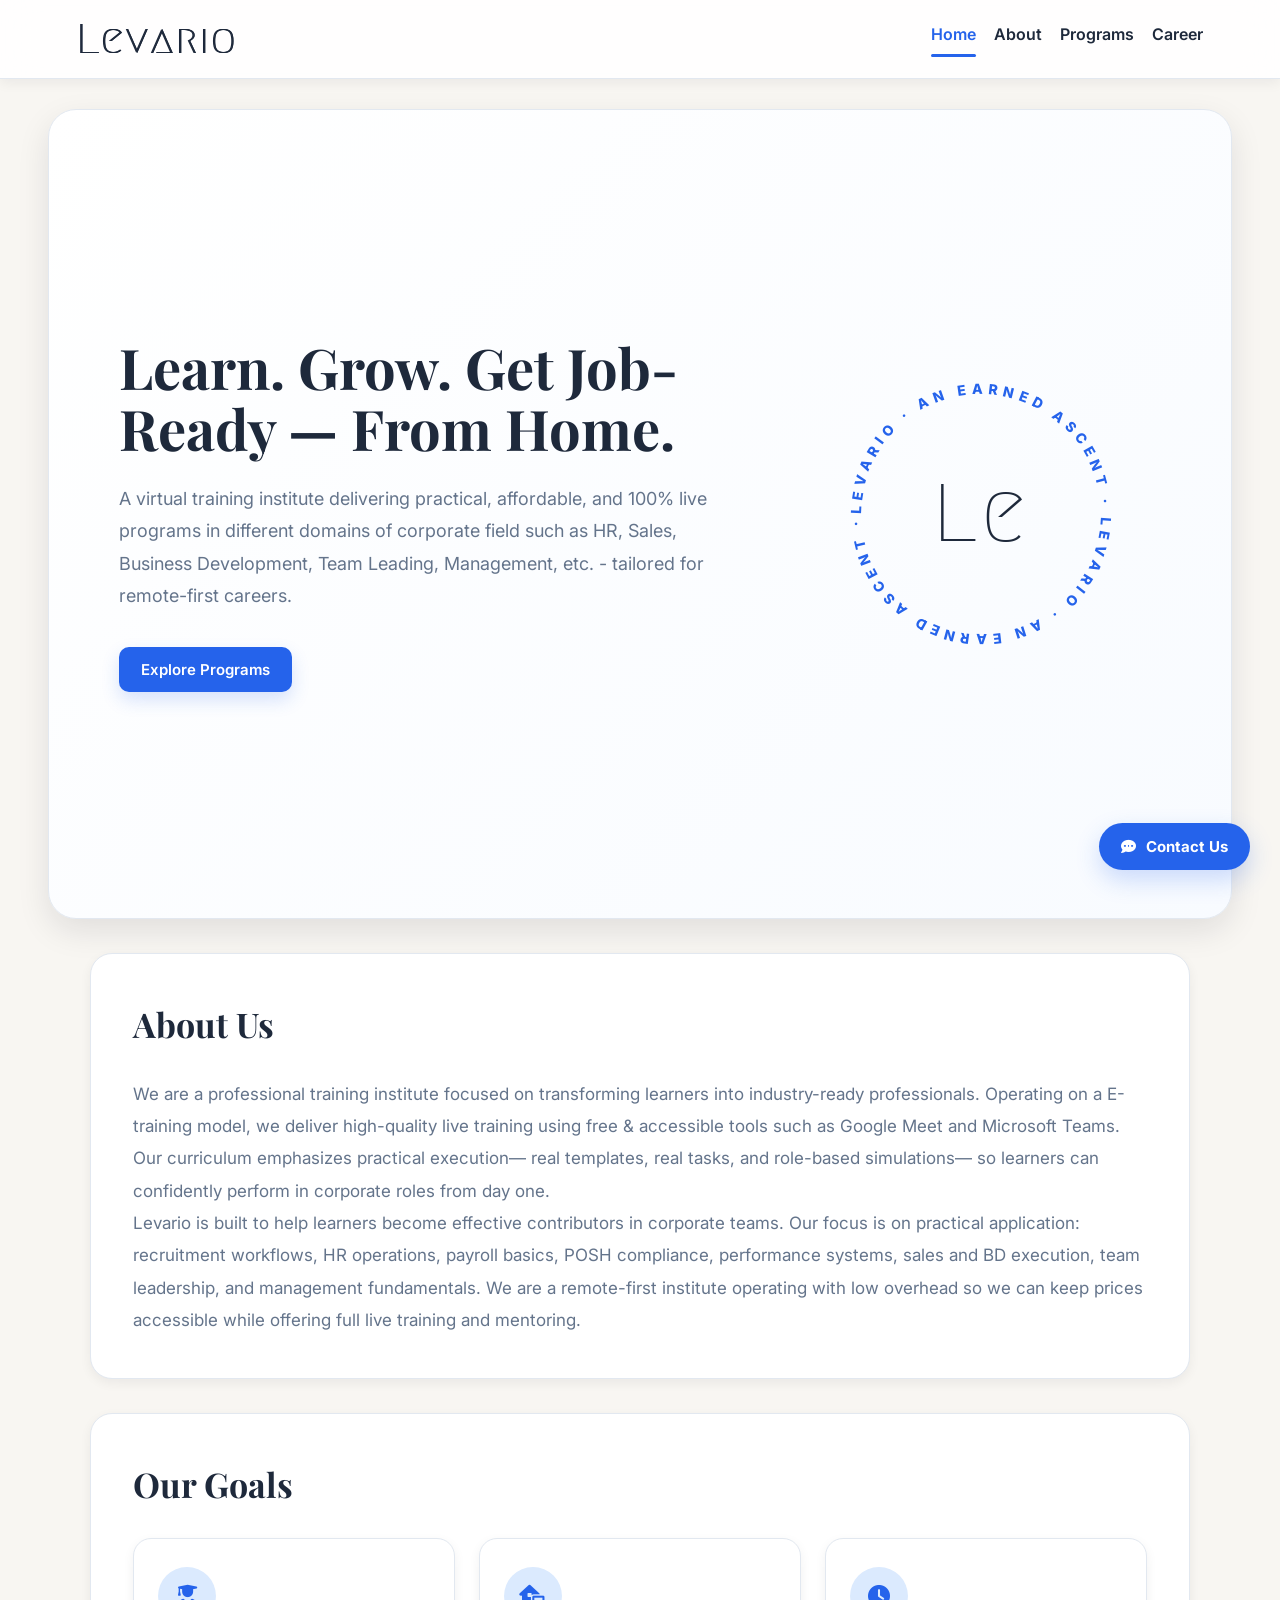
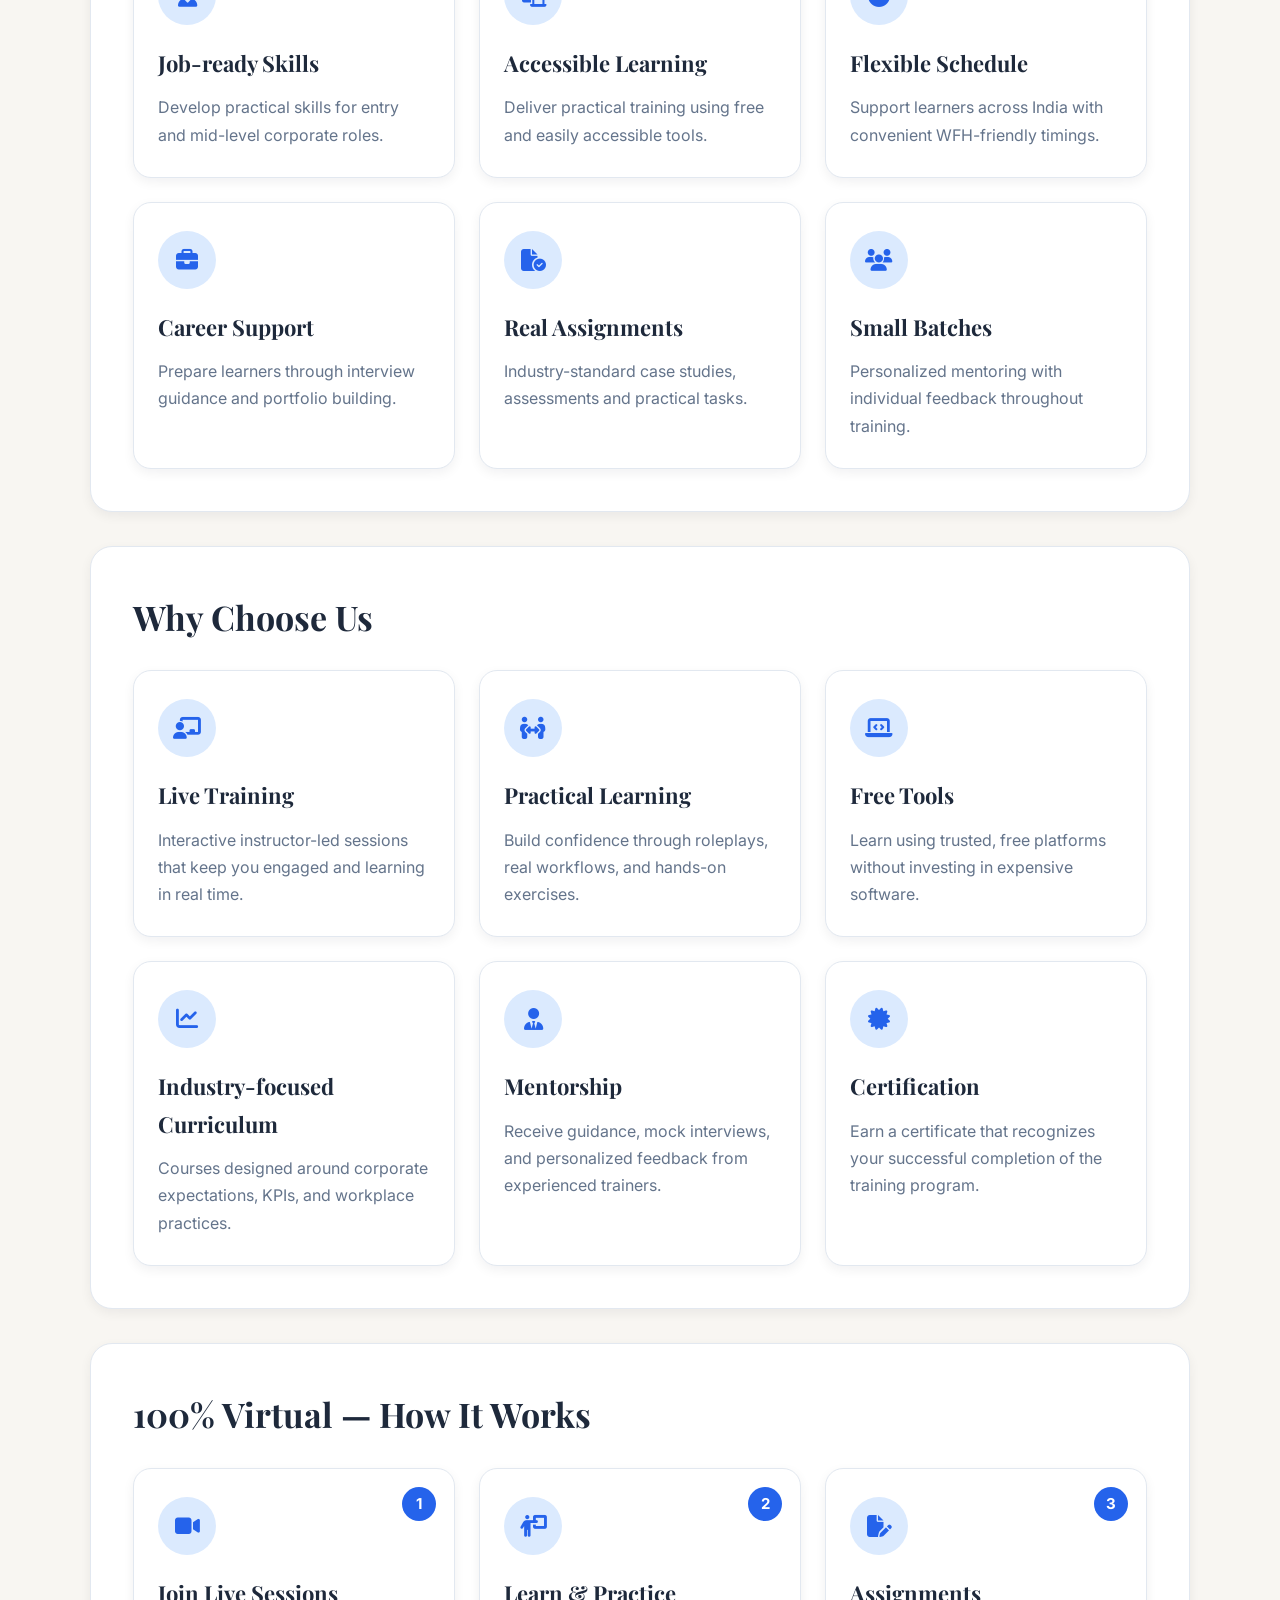
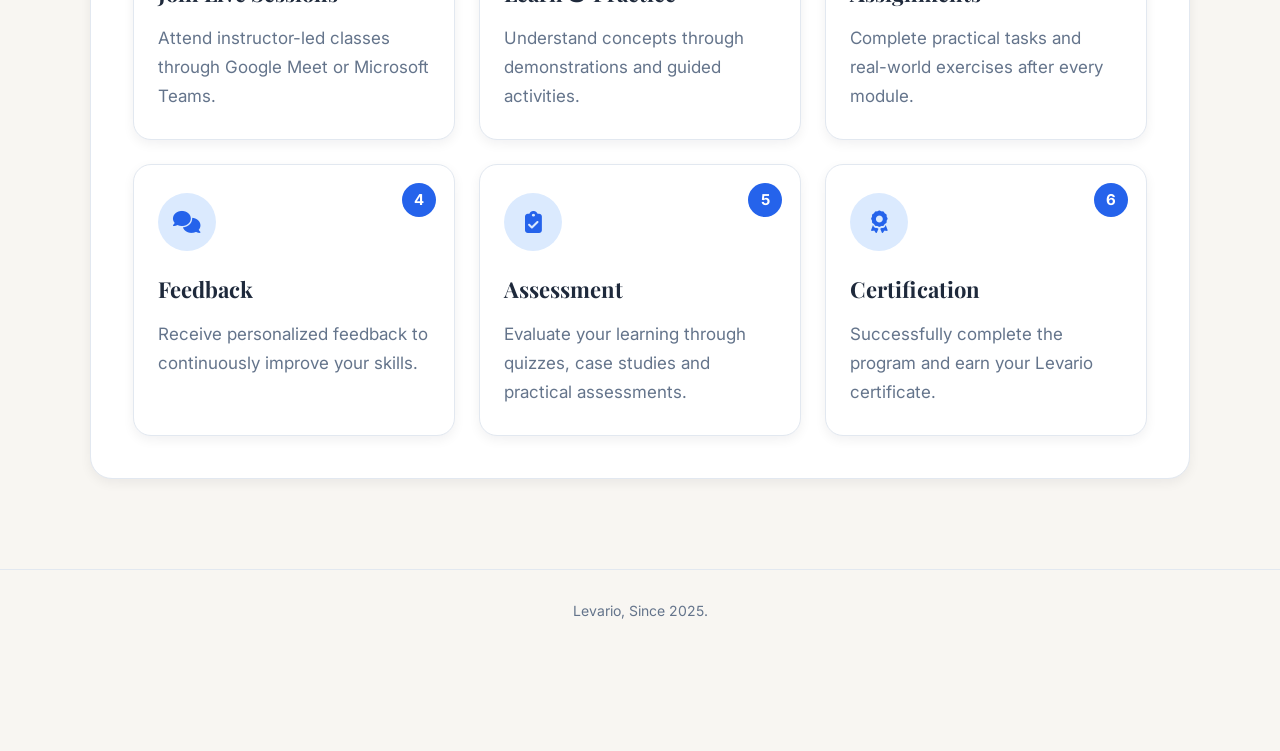
==== commit 1f768e35: "Update index.html" ====
--- a/index.html
+++ b/index.html
@@ -1,29 +1,54 @@
 ﻿<!doctype html>
 <html lang="en">
 <head>
-<meta charset="utf-8"/>
-<meta name="viewport" content="width=device-width,initial-scale=1"/>
-<title>Levario — Home</title>
-
-<!-- Favicon -->
-<link rel="icon" type="image/png" sizes="32x32" href="images/favicon.png">
-
-
-<!-- External CSS -->
-<link rel="stylesheet" href="style.css">
-<link rel="stylesheet" href="navbar.css">
-<link rel="stylesheet" href="footer.css">
-<link rel="stylesheet" href="index.css">
-<link rel="stylesheet" href="contact-widget.css">
-
-<!-- Google Fonts -->
-<link href="https://fonts.googleapis.com/css2?family=Playfair+Display:wght@600;700&family=Inter:wght@300;400;600&family=Megrim&display=swap" rel="stylesheet">
-<!-- Font Awesome -->
-<link
-    rel="stylesheet"
-    href="https://cdnjs.cloudflare.com/ajax/libs/font-awesome/6.7.2/css/all.min.css">
+    <meta charset="utf-8">
+    <meta name="viewport" content="width=device-width, initial-scale=1">
+
+    <!-- Primary SEO -->
+    <title>Levario | Practical Online Training in HR, Sales & Management</title>
+
+    <meta name="description"
+          content="Levario offers practical, live online training in HR, Sales, Business Development, Team Leadership and Management. Build job-ready skills through expert-led virtual programs.">
+
+    <meta name="keywords"
+          content="HR training, Sales training, Business Development training, Management course, Team Leadership, Online corporate training, Levario">
+
+    <meta name="author" content="Levario">
+    <meta name="robots" content="index, follow">
+
+    <!-- Canonical -->
+    <link rel="canonical" href="https://levario.org/">
+
+    <!-- Favicon -->
+    <link rel="icon" type="image/png" sizes="32x32" href="images/favicon.png">
+
+    <!-- Open Graph -->
+    <meta property="og:type" content="website">
+    <meta property="og:site_name" content="Levario">
+    <meta property="og:title" content="Levario | Practical Online Training">
+    <meta property="og:description" content="Learn HR, Sales, Business Development, Team Leadership and Management through live, practical online training.">
+    <meta property="og:url" content="https://levario.org/">
+    <meta property="og:image" content="https://levario.org/images/og-image.png">
+
+    <!-- Twitter -->
+    <meta name="twitter:card" content="summary_large_image">
+    <meta name="twitter:title" content="Levario | Practical Online Training">
+    <meta name="twitter:description" content="Practical online corporate training to help learners become job-ready.">
+    <meta name="twitter:image" content="https://levario.org/images/og-image.png">
+
+    <!-- CSS -->
+    <link rel="stylesheet" href="style.css">
+    <link rel="stylesheet" href="navbar.css">
+    <link rel="stylesheet" href="footer.css">
+    <link rel="stylesheet" href="index.css">
+    <link rel="stylesheet" href="contact-widget.css">
+
+    <!-- Fonts -->
+    <link href="https://fonts.googleapis.com/css2?family=Playfair+Display:wght@600;700&family=Inter:wght@300;400;600&family=Megrim&display=swap" rel="stylesheet">
+
+    <!-- Icons -->
+    <link rel="stylesheet" href="https://cdnjs.cloudflare.com/ajax/libs/font-awesome/6.7.2/css/all.min.css">
 </head>
-
 <body>
 
 <!-- HEADER -->
